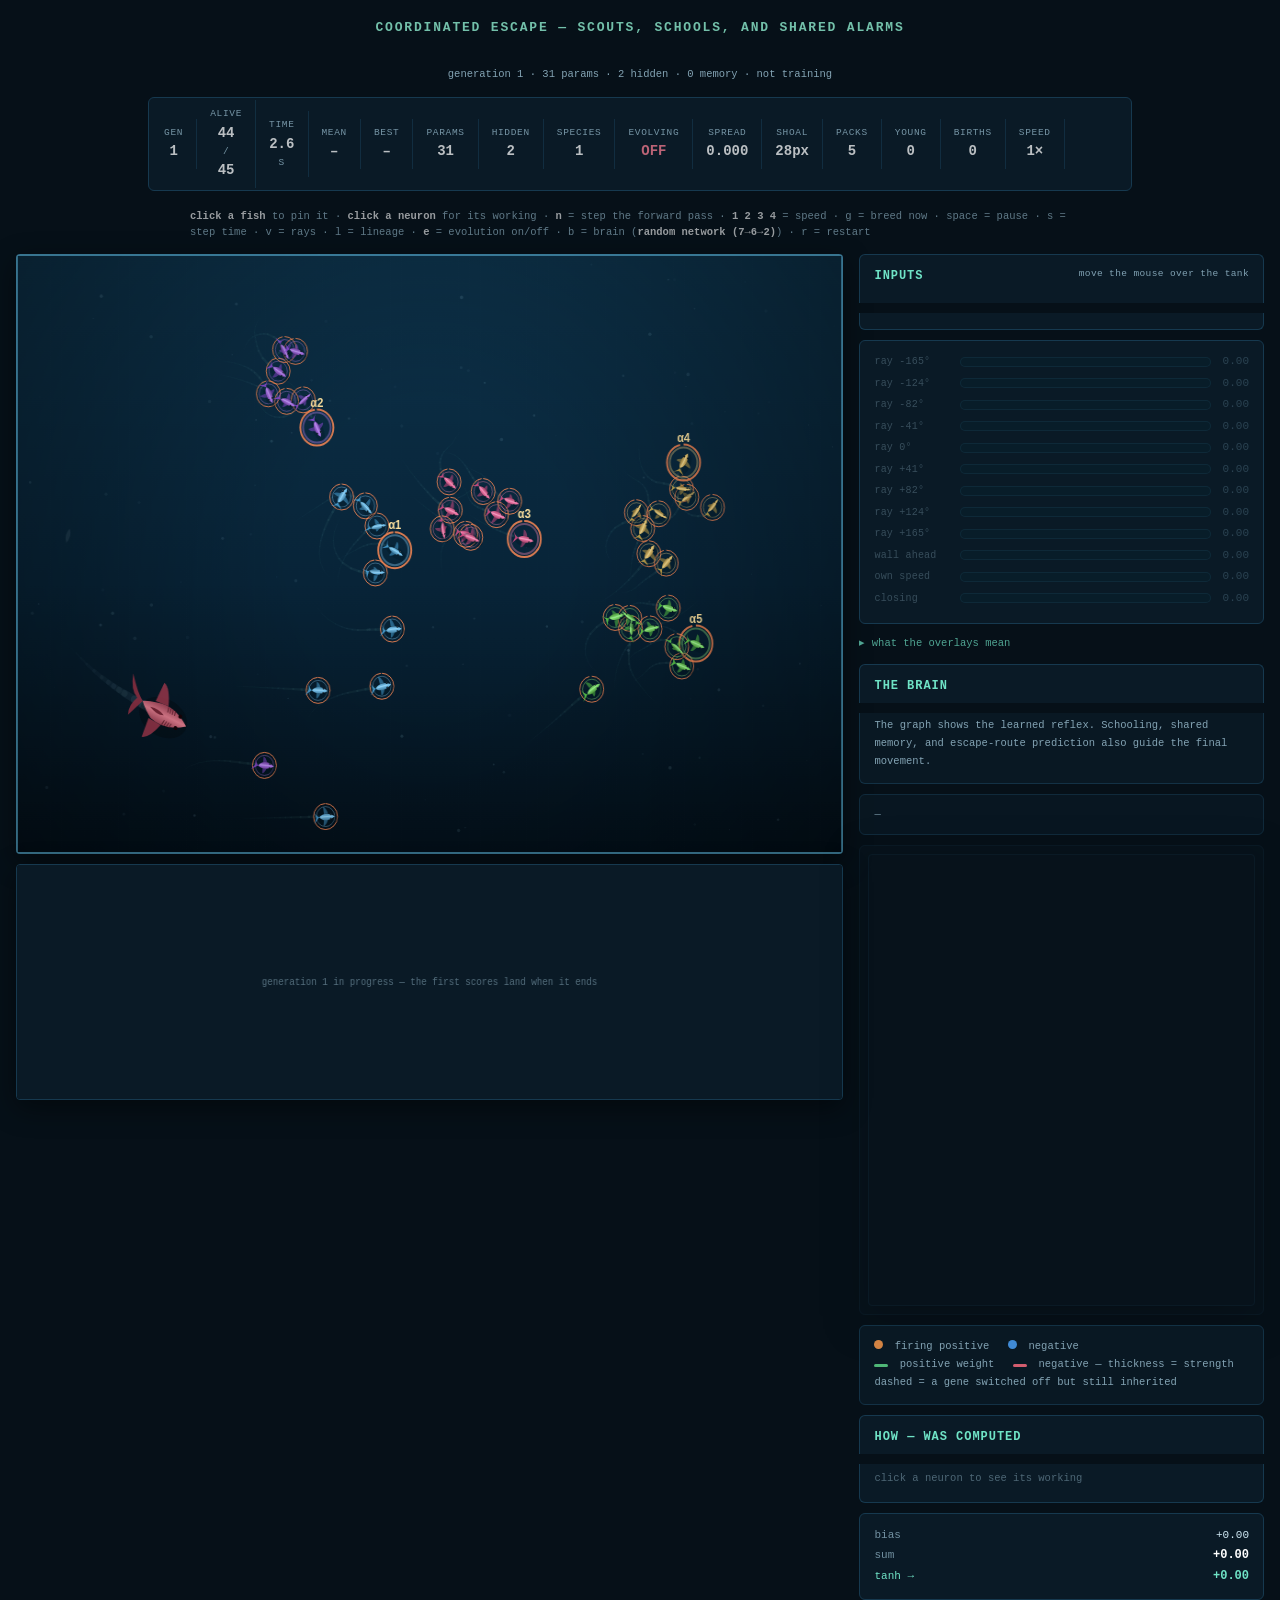
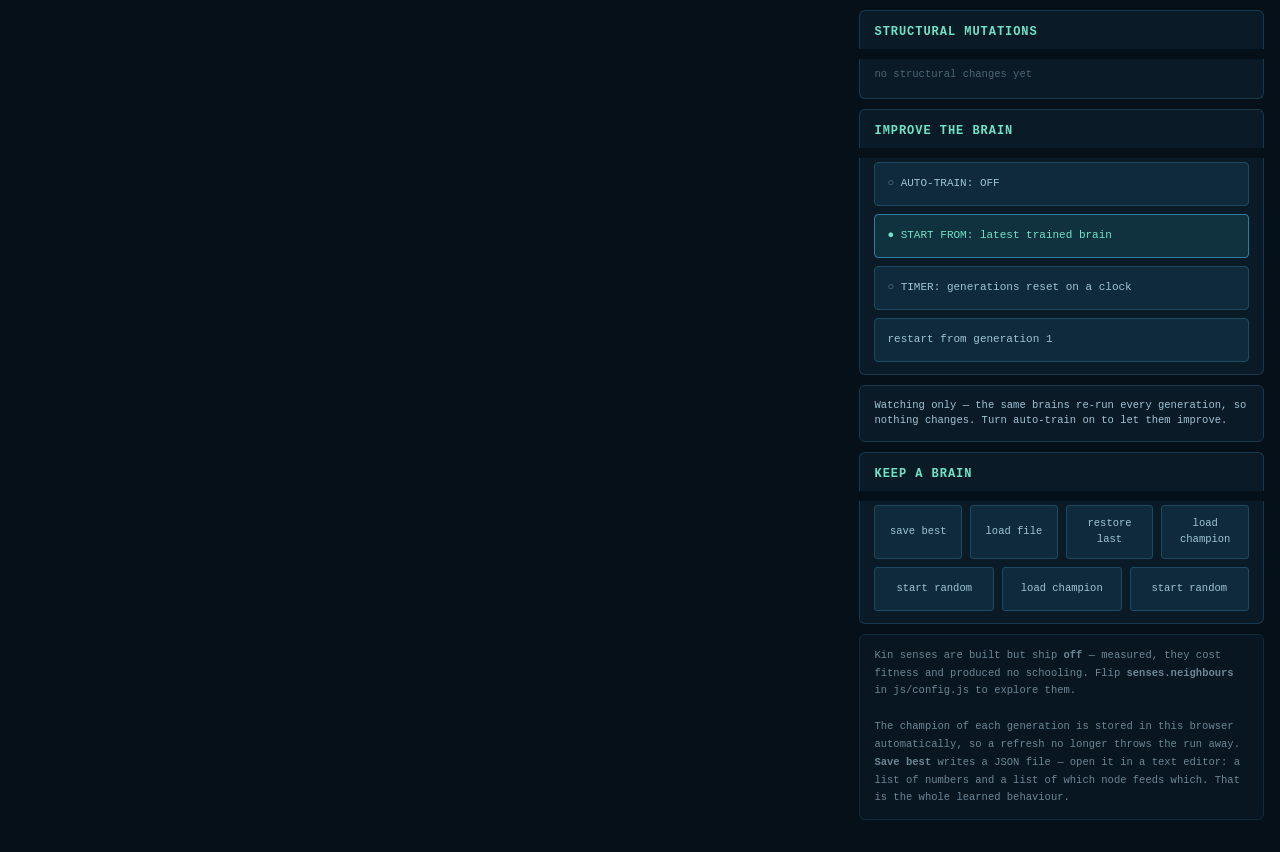
==== index.html @ efd71440 "Neural network from scratch: fish evolving to escape a shark A complete from-scratch neuroevolution " ====
<!DOCTYPE html>
<html lang="en">
<head>
  <meta charset="utf-8">
  <title>Fish, Shark, and a Brain</title>
  <link rel="stylesheet" href="css/style.css">
</head>
<body>

  <h1>Coordinated escape &mdash; scouts, schools, and shared alarms</h1>
  <div id="training-note" class="legend">Loading the saved champion...</div>

  <div id="hud">
    <span>gen <b id="gen">1</b></span>
    <span>alive <b id="alive">0</b>/<b id="total">0</b></span>
    <span>time <b id="time">0.0</b>s</span>
    <span>mean <b id="mean">&ndash;</b></span>
    <span>best <b id="best">&ndash;</b></span>
    <span>params <b id="params">0</b></span>
    <span>hidden <b id="hidden">0</b></span>
    <span>species <b id="species">1</b></span>
    <span>evolving <b id="evolving" class="off">OFF</b></span>
    <span>spread <b id="diversity">&ndash;</b></span>
    <span>shoal <b id="shoal">&ndash;</b></span>
    <span>packs <b id="packs">0</b></span>
    <span>young <b id="young">0</b></span>
    <span>births <b id="births">0</b></span>
    <span>speed <b id="speed">1&times;</b></span>
    <span id="paused">PAUSED</span>
  </div>
  <div class="hudrow sub">
    <span class="hint">
      <b>click a fish</b> to pin it &middot; <b>click a neuron</b> for its working &middot;
      <b>n</b> = step the forward pass &middot; <b>1 2 3 4</b> = speed &middot;
      g = breed now &middot; space = pause &middot; s = step time &middot;
      v = rays &middot; l = lineage &middot; <b>e</b> = evolution on/off &middot; b = brain (<b id="mode">&mdash;</b>) &middot; r = restart
    </span>
  </div>

  <div id="stage">
    <div id="left">
      <canvas id="sea"></canvas>
      <canvas id="chart"></canvas>
    </div>

    <aside id="panel">
      <h2>inputs <span id="focus-note">move the mouse over the tank</span></h2>

      <!-- Live status for the focused fish. Each line hides itself when it has
           nothing to say (see .note:empty in the stylesheet) - otherwise an
           empty element still draws its card border and the panel fills up
           with blank boxes. -->
      <div id="fishstatus">
        <div id="social-note" class="note"></div>
        <div id="perception-note" class="note"></div>
        <div id="plan-note" class="note"></div>
      </div>

      <div id="senses"></div>

      <details class="legend-details">
        <summary>what the overlays mean</summary>
        <p class="legend">
          Gold &alpha; = pack scout &middot; matching rings = pack mates &middot;
          orange rings = threat warning.<br>
          Shaded fan = scanning vision &middot; inner circle = close-range sensing.<br>
          Solid red contact = a sighting &middot; dashed red = a remembered warning.<br>
          Dotted gold line = the focused fish's planned dodge and exit.
        </p>
      </details>

      <h2 class="spaced">the brain</h2>
      <p class="legend">The graph shows the learned reflex. Schooling, shared memory, and escape-route prediction also guide the final movement.</p>
      <div id="brainmeta">&mdash;</div>
      <div id="brainwrap"><canvas id="brain"></canvas></div>
      <p class="legend">
        <span class="sw dot-pos"></span> firing positive &nbsp;
        <span class="sw dot-neg"></span> negative<br>
        <span class="sw line-pos"></span> positive weight &nbsp;
        <span class="sw line-neg"></span> negative &mdash; thickness = strength<br>
        dashed = a gene switched off but still inherited
      </p>

      <h2 class="spaced">how <i id="m-title">turn</i> was computed</h2>
      <div id="math"></div>
      <div class="mtotals">
        <div class="mrow"><span class="mlabel">bias</span><span class="mtot" id="m-bias">+0.00</span></div>
        <div class="mrow strong"><span class="mlabel">sum</span><span class="mtot" id="m-sum">+0.00</span></div>
        <div class="mrow strong out"><span class="mlabel">tanh &rarr;</span><span class="mtot" id="m-out">+0.00</span></div>
      </div>

      <h2 class="spaced">structural mutations</h2>
      <div id="mutlog"></div>

      <h2 class="spaced">improve the brain</h2>
      <div id="evolvebar">
        <button id="btn-evolve" class="toggle">auto-improve: OFF</button>
        <button id="btn-warm" class="toggle on">generation 1: champion</button>
        <button id="btn-life" class="toggle">TIMER: generations reset on a clock</button>
        <button id="btn-restart">restart from generation 1</button>
      </div>
      <div id="evolve-note" class="note"></div>

      <h2 class="spaced">keep a brain</h2>
      <div id="savebar">
        <button id="btn-save">save best</button>
        <button id="btn-load">load file</button>
        <button id="btn-restore">restore last</button>
        <button id="btn-champion">load champion</button>
        <button id="btn-random">start random</button>
        <button id="btn-champion">load champion</button>
        <button id="btn-random">start random</button>
        <input type="file" id="file-load" accept="application/json" hidden>
      </div>
      <div id="savenote"></div>
      <p class="legend dim">
        Kin senses are built but ship <b>off</b> &mdash; measured, they cost
        fitness and produced no schooling. Flip
        <b>senses.neighbours</b> in js/config.js to explore them.<br><br>
        The champion of each generation is stored in this browser automatically,
        so a refresh no longer throws the run away. <b>Save best</b> writes a
        JSON file &mdash; open it in a text editor: a list of numbers and a list
        of which node feeds which. That is the whole learned behaviour.
      </p>
    </aside>
  </div>

  <!--
       LOAD ORDER MATTERS. Plain scripts, not ES modules, because browsers
       block import/export on file:// URLs. Each file defines a global and may
       only use globals defined ABOVE it. genome.js comes after brain.js
       because it borrows blendHue() from it.
  -->
  <script src="js/config.js"></script>
  <script src="js/rng.js"></script>
  <script src="js/vec.js"></script>
  <script src="js/senses.js"></script>
  <script src="js/brain.js"></script>
  <script src="js/genome.js"></script>
  <script src="js/evolution.js"></script>
  <script src="js/fish.js"></script>
  <script src="js/schooling.js"></script>
  <script src="js/shark.js"></script>
  <script src="js/world.js"></script>
  <script src="js/render.js"></script>
  <script src="js/persist.js"></script>
  <script src="js/brainview.js"></script>
  <script src="js/chart.js"></script>
  <!-- Written by train.js. A file:// page cannot fetch() a local JSON file
       (CORS forbids it), but it can load a script - so the trainer writes the
       champion as an assignment to window.CHAMPION. Missing file = no global,
       and the page simply starts from random brains. -->
  <script src="champions/best.js"></script>
  <script src="js/main.js"></script>

</body>
</html>
---- css/style.css ----
* { box-sizing: border-box; }

body {
  margin: 0;
  min-height: 100vh;
  display: flex;
  flex-direction: column;
  align-items: center;
  justify-content: center;
  gap: 14px;
  background: #061018;
  color: #9fc4d6;
  font: 14px/1.5 ui-monospace, Consolas, monospace;
}

h1 {
  margin: 0;
  font-size: 15px;
  font-weight: 600;
  letter-spacing: 0.08em;
  text-transform: uppercase;
  color: #6fe3c6;
}

#hud, .hudrow {
  display: flex;
  gap: 22px;
  align-items: center;
  flex-wrap: wrap;
  justify-content: center;
  width: 900px;
  max-width: 100%;
}

#hud b, .hudrow b { color: #ffffff; font-weight: 600; }

#paused { color: #ffc861; }

.hint { margin-left: auto; opacity: 0.55; }

canvas {
  border-radius: 4px;
  box-shadow: 0 10px 40px rgba(0, 0, 0, 0.6);
  max-width: 100%;
}

/* ---------------------------------------------------------------------------
   Stage 1: the sense readout panel
   --------------------------------------------------------------------------- */

#stage {
  display: flex;
  gap: 16px;
  align-items: flex-start;
}

#panel {
  width: 300px;
  padding: 14px 16px;
  background: #0a1a26;
  border: 1px solid #16394f;
  border-radius: 4px;
}

#panel h2 {
  margin: 0 0 2px;
  font-size: 12px;
  font-weight: 600;
  letter-spacing: 0.08em;
  text-transform: uppercase;
  color: #6fe3c6;
}

#focus-note {
  font-size: 11px;
  opacity: 0.6;
  margin-bottom: 12px;
  min-height: 16px;
}

.sense {
  display: flex;
  align-items: center;
  gap: 8px;
  margin-bottom: 6px;
}

.sense-name {
  width: 74px;
  font-size: 11px;
  opacity: 0.75;
  flex: none;
}

.sense-track {
  flex: 1;
  height: 9px;
  background: #06222f;
  border-radius: 5px;
  overflow: hidden;
}

/* The bar width is set from the live sense value every frame. */
.sense-bar {
  height: 100%;
  width: 0;
  border-radius: 5px;
  transition: width 60ms linear;
}

.is-ray   { background: linear-gradient(90deg, #7a2740, #ff8095); }
.is-wall  { background: linear-gradient(90deg, #7a5a20, #ffc861); }
.is-speed { background: linear-gradient(90deg, #1d6f5e, #6fe3c6); }

.sense-val {
  width: 30px;
  text-align: right;
  font-size: 11px;
  color: #ffffff;
  flex: none;
}

.legend {
  margin: 14px 0 0;
  font-size: 10.5px;
  line-height: 1.7;
  opacity: 0.7;
}

.legend.dim { opacity: 0.45; border-top: 1px solid #16394f; padding-top: 10px; }

/* Small colour swatches in the legend. */
.sw {
  display: inline-block;
  width: 9px;
  height: 9px;
  border-radius: 2px;
  margin-right: 5px;
  vertical-align: baseline;
}

/* ---------------------------------------------------------------------------
   Stage 2: the neuron's arithmetic
   --------------------------------------------------------------------------- */

#hud b.on  { color: #6fe3c6; }
#hud b.off { color: #ff8095; }

h2.spaced {
  margin-top: 18px;
  padding-top: 14px;
  border-top: 1px solid #16394f;
}

#math-mode {
  font-size: 11px;
  opacity: 0.6;
  margin-bottom: 8px;
}

/* Six columns: label, input, x, weight, =, product. Fixed widths so the
   numbers form clean vertical columns like a worked sum on paper. */
.mrow {
  display: grid;
  grid-template-columns: 66px 34px 10px 40px 10px 46px;
  gap: 4px;
  align-items: center;
  font-size: 11px;
  line-height: 1.75;
}

.mlabel { opacity: 0.7; }
.mx     { text-align: right; color: #cfe8f4; }
.msym   { text-align: center; opacity: 0.35; }
.mw     { text-align: right; color: #9fc4d6; }
.mp     { text-align: right; font-weight: 600; }

/* A product earns colour only when it is actually doing something, so the two
   or three senses genuinely steering the fish jump out of the list. */
.mp.zero { color: #3d5a68; }
.mp.pos  { color: #6fe3c6; }
.mp.neg  { color: #ff8095; }

#math.idle { opacity: 0.3; }

.mtotals {
  margin-top: 8px;
  padding-top: 8px;
  border-top: 1px solid #16394f;
}

.mtotals .mrow { grid-template-columns: 66px 1fr; }
.mtot { text-align: right; font-size: 11px; color: #cfe8f4; }
.mrow.strong .mtot { font-weight: 700; color: #ffffff; font-size: 12px; }
.mrow.out .mlabel  { color: #6fe3c6; opacity: 1; }
.mrow.out .mtot    { color: #6fe3c6; }

/* ---------------------------------------------------------------------------
   Stage 3: signed activation bars
   --------------------------------------------------------------------------- */

.sense-track { position: relative; }

/* A faint centre line, so a signed bar visibly grows out from zero. */
.sense-track.signed::before {
  content: '';
  position: absolute;
  left: 50%;
  top: 0;
  bottom: 0;
  width: 1px;
  background: rgba(159, 196, 214, 0.28);
}

.sbar {
  position: absolute;
  top: 0;
  bottom: 0;
  border-radius: 3px;
  transition: width 60ms linear, left 60ms linear;
}

/* The activation colour language, reused by the Stage 6 brain inspector:
   orange means a neuron is firing positive, blue means negative. */
.sbar.pos   { background: #ff9d4d; }
.sbar.neg   { background: #4da6ff; }
.sbar.plain { background: #6fe3c6; }

#netpanel.idle, #math.idle { opacity: 0.3; }

#panel i { color: #6fe3c6; font-style: normal; }

/* ---------------------------------------------------------------------------
   Stage 4: the fitness chart
   --------------------------------------------------------------------------- */

#left {
  display: flex;
  flex-direction: column;
  gap: 10px;
}

#chart {
  border-radius: 4px;
  border: 1px solid #16394f;
  max-width: 100%;
}

.hudrow.sub { margin-top: -8px; }
.hudrow.sub .hint { margin-left: 0; }

/* ---------------------------------------------------------------------------
   Stages 6 & 7: the brain inspector and the mutation log
   --------------------------------------------------------------------------- */

/* Wide enough for the brain diagram, which is the panel's main event. */
#panel { width: 440px; }

#brainmeta {
  font-size: 10.5px;
  opacity: 0.65;
  margin-bottom: 6px;
}

#brainwrap { line-height: 0; }
#brainwrap.idle { opacity: 0.25; }

#brain {
  border: 1px solid #16394f;
  border-radius: 4px;
  cursor: pointer;
  max-width: 100%;
}

.sw.dot-pos  { background: #ff9d4d; border-radius: 50%; }
.sw.dot-neg  { background: #4da6ff; border-radius: 50%; }
.sw.line-pos { background: #60dc8c; height: 3px; width: 14px; border-radius: 2px; }
.sw.line-neg { background: #ff6e82; height: 3px; width: 14px; border-radius: 2px; }

.mnote {
  font-size: 10.5px;
  opacity: 0.45;
  padding: 3px 0;
}

#m-title { color: #6fe3c6; font-style: normal; }

/* --- mutation log --- */
#mutlog {
  max-height: 150px;
  overflow-y: auto;
  font-size: 10.5px;
  line-height: 1.6;
}

.logrow { display: flex; gap: 8px; }
.loggen { color: #4f7c93; width: 28px; flex: none; }
.logtext.add { color: #6fe3c6; }
.logtext.off { color: #ff8095; }

/* ---------------------------------------------------------------------------
   Stage 8: save / load controls
   --------------------------------------------------------------------------- */

#savebar {
  display: flex;
  gap: 6px;
  flex-wrap: wrap;
}

#savebar button {
  flex: 1;
  min-width: 82px;
  padding: 6px 8px;
  font: inherit;
  font-size: 10.5px;
  color: #9fc4d6;
  background: #0f2b3b;
  border: 1px solid #1d4a63;
  border-radius: 3px;
  cursor: pointer;
}

#savebar button:hover {
  background: #14384c;
  color: #6fe3c6;
  border-color: #2f7d9b;
}

#savenote {
  min-height: 15px;
  margin-top: 6px;
  font-size: 10.5px;
  color: #6fe3c6;
}

/* ===========================================================================
   UI refresh
   ===========================================================================
   Goals, in order: make the numbers scannable, give each panel section a
   visible boundary, and stop the page fighting the canvases for attention.
   The sea is the subject; everything else is instrumentation and should read
   as instrumentation.
   =========================================================================== */

body {
  padding: 18px 16px 32px;
  justify-content: flex-start;
}

h1 {
  font-size: 13px;
  letter-spacing: 0.14em;
  color: #7fd4ba;
  opacity: 0.9;
}

/* --- HUD: a row of labelled stat chips, not a run-on sentence ------------- */
#hud {
  gap: 0;
  background: #0a1a26;
  border: 1px solid #16394f;
  border-radius: 6px;
  padding: 2px;
  width: auto;
  max-width: 100%;
}

#hud > span {
  display: flex;
  flex-direction: column;
  align-items: center;
  gap: 1px;
  padding: 7px 13px;
  font-size: 9.5px;
  letter-spacing: 0.07em;
  text-transform: uppercase;
  opacity: 0.55;
  border-right: 1px solid rgba(22, 57, 79, 0.9);
}

#hud > span:last-child { border-right: none; }

/* The value itself carries the weight; the label above it stays recessive. */
#hud b {
  font-size: 14px;
  letter-spacing: 0;
  text-transform: none;
  opacity: 1;
}

#paused {
  color: #ffc861 !important;
  opacity: 1 !important;
  font-weight: 600;
}

.hudrow.sub {
  margin-top: 4px;
  opacity: 0.75;
  font-size: 10.5px;
}

/* --- panel: sections as cards -------------------------------------------- */
#panel {
  padding: 0;
  background: transparent;
  border: none;
  display: flex;
  flex-direction: column;
  gap: 10px;
  max-height: none;
}

#panel > h2,
#panel > div,
#panel > p {
  background: #0a1a26;
  border: 1px solid #16394f;
  border-radius: 6px;
  padding: 12px 14px;
  margin: 0;
}

/* A heading and the block under it are one card, so the border does not cut
   between a title and the thing it titles. */
#panel > h2 {
  border-bottom: none;
  border-bottom-left-radius: 0;
  border-bottom-right-radius: 0;
  padding-bottom: 8px;
  margin-top: 0;
  padding-top: 12px;
}

#panel > h2 + div,
#panel > h2 + p {
  border-top: none;
  border-top-left-radius: 0;
  border-top-right-radius: 0;
  padding-top: 4px;
}

h2.spaced { border-top: 1px solid #16394f !important; }

#brainwrap { padding: 8px !important; line-height: 0; }
#brain { width: 100%; height: auto; display: block; }

canvas { display: block; }
#sea, #chart { box-shadow: 0 8px 28px rgba(0, 0, 0, 0.45); }

/* ---------------------------------------------------------------------------
   Inputs panel
   ---------------------------------------------------------------------------
   The rule that matters: an element with nothing to say must not draw a box.
   These notes are emptied whenever no fish is focused, and with cards on every
   panel child that left a column of blank bordered rectangles.
   --------------------------------------------------------------------------- */

#panel > div:empty,
.note:empty,
.legend:empty { display: none !important; }

#fishstatus {
  display: flex;
  flex-direction: column;
  gap: 6px;
}

#fishstatus:empty { display: none; }

.note {
  font-size: 10.5px;
  line-height: 1.5;
  color: #9fc4d6;
  padding: 6px 8px;
  background: rgba(6, 34, 47, 0.75);
  border-left: 2px solid #2f7d9b;
  border-radius: 3px;
}

#social-note      { border-left-color: #6fe3c6; }
#perception-note  { border-left-color: #62d6ec; }
#plan-note        { border-left-color: #ffc861; }

/* The focus state belongs beside the heading, not in a box of its own. */
#focus-note {
  float: right;
  font-size: 9.5px;
  font-weight: 400;
  letter-spacing: 0.04em;
  text-transform: none;
  color: #9fc4d6;
  opacity: 0.65;
}

/* --- sense rows ----------------------------------------------------------- */
.sense { margin-bottom: 5px; }

.sense-name {
  width: 78px;
  font-size: 10px;
  letter-spacing: 0.02em;
}

.sense-track {
  height: 10px;
  background: #06222f;
  box-shadow: inset 0 0 0 1px rgba(47, 125, 155, 0.35);
}

/* A row at zero recedes; a row carrying signal comes forward. With seven rows
   and usually two of them live, this is what makes the live ones findable. */
.sense.quiet { opacity: 0.4; }
.sense.quiet .sense-val { color: #5b7f92; }

.sense-val { font-variant-numeric: tabular-nums; }

/* --- collapsible legend --------------------------------------------------- */
.legend-details { font-size: 10.5px; }

.legend-details > summary {
  cursor: pointer;
  color: #6fe3c6;
  opacity: 0.7;
  list-style: none;
  padding: 2px 0;
}

.legend-details > summary::-webkit-details-marker { display: none; }
.legend-details > summary::before { content: '\25B8  '; }
.legend-details[open] > summary::before { content: '\25BE  '; }
.legend-details > summary:hover { opacity: 1; }

/* ---------------------------------------------------------------------------
   Auto-improve controls
   --------------------------------------------------------------------------- */

#evolvebar {
  display: flex;
  flex-direction: column;
  gap: 6px;
}

#evolvebar button {
  padding: 8px 10px;
  font: inherit;
  font-size: 11px;
  text-align: left;
  color: #9fc4d6;
  background: #0f2b3b;
  border: 1px solid #1d4a63;
  border-radius: 4px;
  cursor: pointer;
  transition: background 120ms, border-color 120ms, color 120ms;
}

#evolvebar button:hover { background: #14384c; border-color: #2f7d9b; }

/* A toggle that is ON says so with colour AND a marker, so the state is not
   carried by colour alone. */
#evolvebar button.toggle::before { content: '\25CB  '; opacity: 0.6; }
#evolvebar button.toggle.on::before { content: '\25CF  '; opacity: 1; }

#evolvebar button.toggle.on {
  color: #6fe3c6;
  border-color: #2f7d9b;
  background: #10323f;
}

#btn-restart { color: #ffc861; }

#evolve-note {
  border-left-color: #9085e9;
  margin-top: 8px;
}

/* ===========================================================================
   Accessibility and interaction pass
   ===========================================================================
   Audited against the ui-ux-pro-max guidelines installed in .claude/skills.
   Four of its rules were being broken here:

     #9  Reduced Motion       - constant animation with no way to opt out
     #13 Transform Performance - bars animated `width`, which relayouts
     #22 Touch Target Size     - buttons were ~30px tall
     #23 Touch Spacing         - 6px gaps between adjacent targets
   =========================================================================== */

/* --- #22 / #23: targets you can actually hit --------------------------------- */
#savebar button,
#evolvebar button {
  min-height: 44px;
  padding: 10px 12px;
}

#savebar,
#evolvebar { gap: 8px; }

/* --- #13: animate transform, not width --------------------------------------
   A width transition forces layout on every frame for every bar. Scaling a
   fixed-width element is composited instead, which matters here because there
   are twelve of these updating sixty times a second. */
.sense-bar,
.sbar {
  transform-origin: left center;
  transition: transform 90ms cubic-bezier(0.2, 0, 0, 1), left 90ms linear;
  will-change: transform;
}

/* --- #9: respect prefers-reduced-motion -------------------------------------
   This page animates a great deal - swimming fish, travelling signal pulses,
   breathing neuron halos, drifting plankton. For a reader who has asked their
   system for less motion, that is not a feature.

   The CSS below stills the interface chrome. The canvas animations are handled
   in main.js, which reads the same media query and holds the simulation at a
   fixed frame instead. */
@media (prefers-reduced-motion: reduce) {
  *,
  *::before,
  *::after {
    animation-duration: 0.001ms !important;
    animation-iteration-count: 1 !important;
    transition-duration: 0.001ms !important;
  }
}

/* --- text contrast ----------------------------------------------------------
   Several labels sat at 0.45-0.55 opacity over a dark surface, which lands
   under the 4.5:1 body-text ratio. Raised to the point where they still read as
   secondary without dropping below it. */
#hud > span { opacity: 0.72; }
.legend { opacity: 0.82; }
.legend.dim { opacity: 0.66; }
#focus-note { opacity: 0.8; }
.hint { opacity: 0.78; }
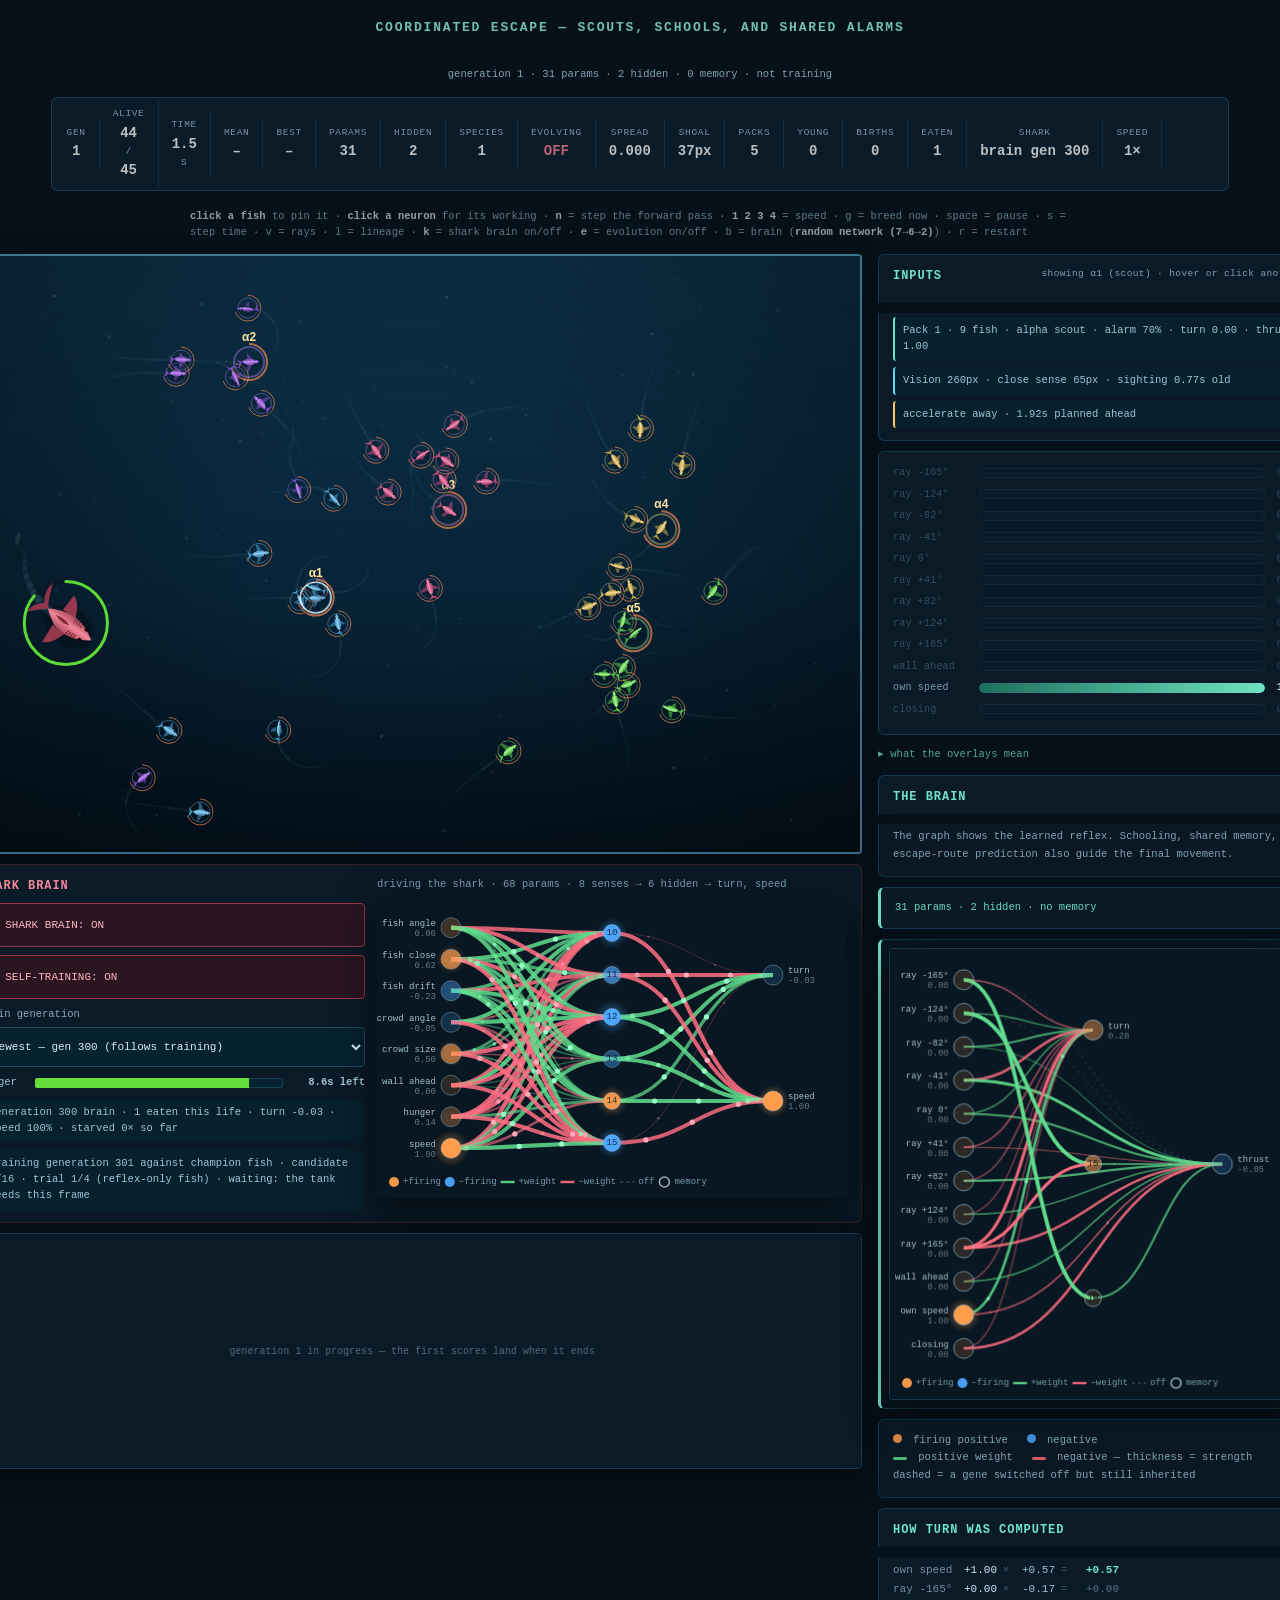
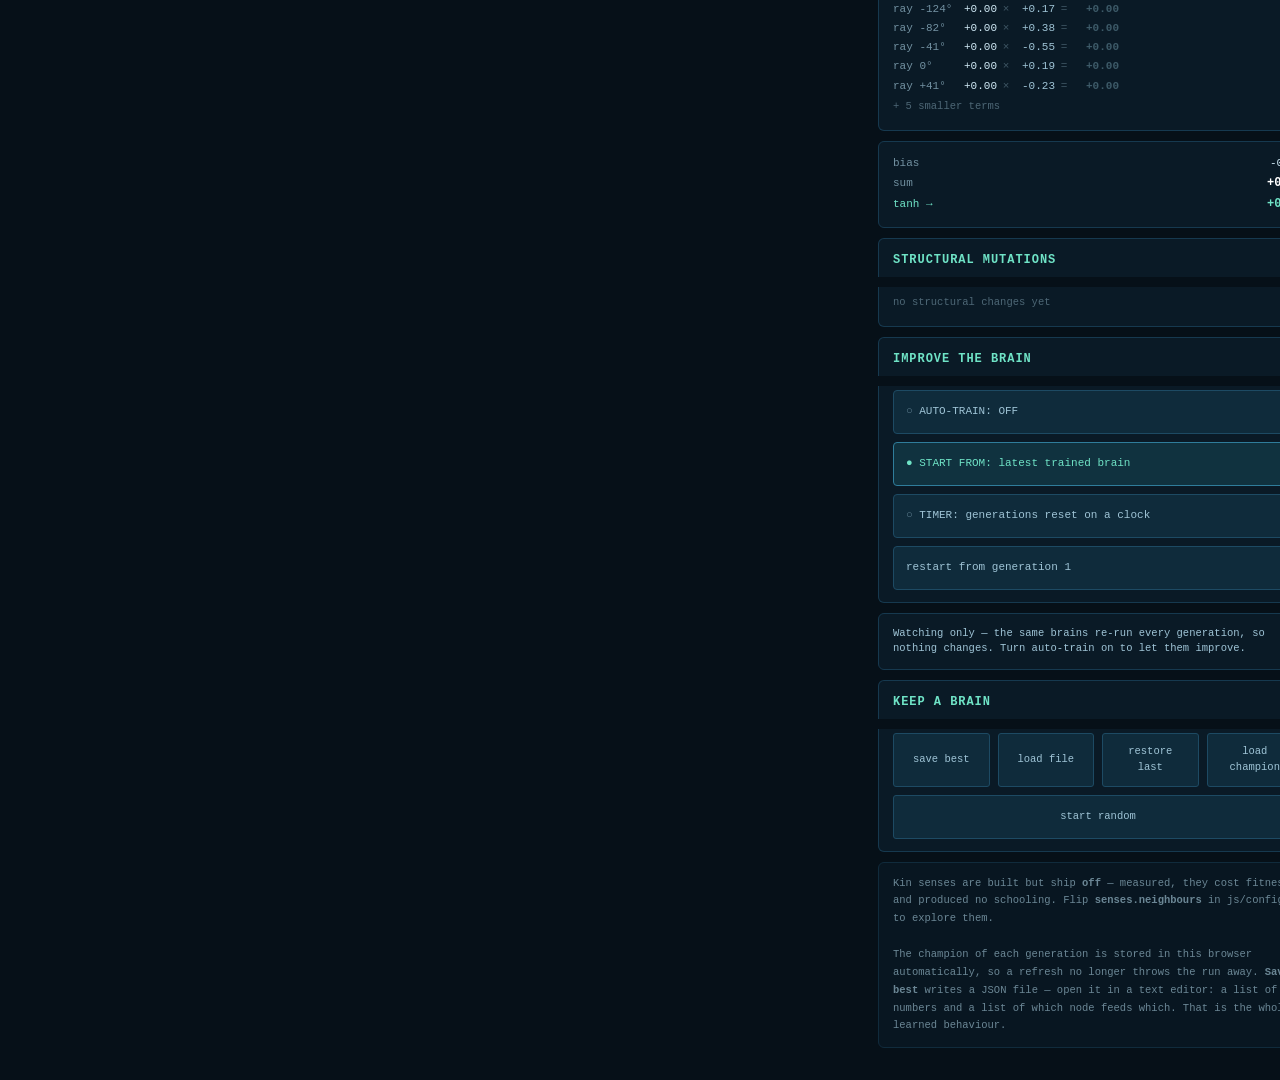
==== commit 9ce5bcb7: "shark brain implemented" ====
--- a/index.html
+++ b/index.html
@@ -25,6 +25,8 @@
     <span>packs <b id="packs">0</b></span>
     <span>young <b id="young">0</b></span>
     <span>births <b id="births">0</b></span>
+    <span>eaten <b id="eaten">0</b></span>
+    <span>shark <b id="shark-hud">brainless</b></span>
     <span>speed <b id="speed">1&times;</b></span>
     <span id="paused">PAUSED</span>
   </div>
@@ -33,13 +35,37 @@
       <b>click a fish</b> to pin it &middot; <b>click a neuron</b> for its working &middot;
       <b>n</b> = step the forward pass &middot; <b>1 2 3 4</b> = speed &middot;
       g = breed now &middot; space = pause &middot; s = step time &middot;
-      v = rays &middot; l = lineage &middot; <b>e</b> = evolution on/off &middot; b = brain (<b id="mode">&mdash;</b>) &middot; r = restart
+      v = rays &middot; l = lineage &middot; <b>k</b> = shark brain on/off &middot; <b>e</b> = evolution on/off &middot; b = brain (<b id="mode">&mdash;</b>) &middot; r = restart
     </span>
   </div>
 
   <div id="stage">
     <div id="left">
       <canvas id="sea"></canvas>
+
+      <!-- The shark's optional brain. Right under the tank, because it is
+           steering the thing you are watching. -->
+      <section id="sharkpanel">
+        <div id="sharkcontrols">
+          <h2>shark brain</h2>
+          <button id="btn-shark-brain" class="toggle">SHARK BRAIN: OFF</button>
+          <button id="btn-shark-train" class="toggle on">SELF-TRAINING: ON</button>
+          <label class="sharkgen" for="shark-gen">brain generation</label>
+          <select id="shark-gen"></select>
+          <div class="hunger" title="Survival instinct: 10s without a meal and the shark dies">
+            <span>hunger</span>
+            <div class="hunger-track"><div id="hunger-bar"></div></div>
+            <b id="hunger-val">&ndash;</b>
+          </div>
+          <div id="shark-status" class="note"></div>
+          <div id="shark-train-note" class="note"></div>
+        </div>
+        <div id="sharkbrainwrap">
+          <div id="sharkmeta">&mdash;</div>
+          <canvas id="sharkbrain"></canvas>
+        </div>
+      </section>
+
       <canvas id="chart"></canvas>
     </div>
 
@@ -108,8 +134,6 @@
         <button id="btn-restore">restore last</button>
         <button id="btn-champion">load champion</button>
         <button id="btn-random">start random</button>
-        <button id="btn-champion">load champion</button>
-        <button id="btn-random">start random</button>
         <input type="file" id="file-load" accept="application/json" hidden>
       </div>
       <div id="savenote"></div>
@@ -140,8 +164,10 @@
   <script src="js/evolution.js"></script>
   <script src="js/fish.js"></script>
   <script src="js/schooling.js"></script>
+  <script src="js/sharkbrain.js"></script>
   <script src="js/shark.js"></script>
   <script src="js/world.js"></script>
+  <script src="js/sharktrainer.js"></script>
   <script src="js/render.js"></script>
   <script src="js/persist.js"></script>
   <script src="js/brainview.js"></script>
@@ -151,6 +177,8 @@
        champion as an assignment to window.CHAMPION. Missing file = no global,
        and the page simply starts from random brains. -->
   <script src="champions/best.js"></script>
+  <!-- Written by train-shark.js: one shark brain per trained generation. -->
+  <script src="champions/shark-best.js"></script>
   <script src="js/main.js"></script>
 
 </body>
--- a/css/style.css
+++ b/css/style.css
@@ -635,3 +635,126 @@
 .legend.dim { opacity: 0.66; }
 #focus-note { opacity: 0.8; }
 .hint { opacity: 0.78; }
+
+/* ===========================================================================
+   Shark brain panel - under the tank
+   =========================================================================== */
+#sharkpanel {
+  display: grid;
+  grid-template-columns: minmax(0, 1fr) 470px;
+  gap: 12px;
+  width: 900px;
+  max-width: 100%;
+  box-sizing: border-box;
+  padding: 12px 14px;
+  background: #0a1a26;
+  border: 1px solid #3a1f2b;
+  border-left: 3px solid #f2879a;
+  border-radius: 6px;
+}
+
+#sharkcontrols {
+  display: flex;
+  flex-direction: column;
+  gap: 8px;
+  min-width: 0;
+}
+
+#sharkcontrols h2 {
+  margin: 0;
+  font-size: 12px;
+  font-weight: 600;
+  letter-spacing: 0.08em;
+  text-transform: uppercase;
+  color: #f2879a;
+}
+
+#sharkcontrols button {
+  min-height: 44px;
+  padding: 10px 12px;
+  font: inherit;
+  font-size: 11px;
+  text-align: left;
+  color: #9fc4d6;
+  background: #0f2b3b;
+  border: 1px solid #1d4a63;
+  border-radius: 4px;
+  cursor: pointer;
+  transition: background 120ms, border-color 120ms, color 120ms;
+}
+#sharkcontrols button:hover { background: #14384c; border-color: #2f7d9b; }
+#sharkcontrols button.toggle::before { content: '\25CB  '; opacity: 0.6; }
+#sharkcontrols button.toggle.on::before { content: '\25CF  '; opacity: 1; }
+#sharkcontrols button.toggle.on { color: #ffb4c0; border-color: #9e364c; background: #2a1520; }
+#sharkcontrols button:disabled { opacity: 0.45; cursor: not-allowed; }
+
+.sharkgen { font-size: 10.5px; color: #9fc4d6; opacity: 0.85; margin-bottom: -4px; }
+
+#shark-gen {
+  min-height: 40px;
+  padding: 6px 8px;
+  font: inherit;
+  font-size: 11px;
+  color: #d8ecf5;
+  background: #06222f;
+  border: 1px solid #1d4a63;
+  border-radius: 4px;
+}
+#shark-gen:disabled { opacity: 0.45; }
+
+.hunger {
+  display: grid;
+  grid-template-columns: 48px 1fr auto;
+  align-items: center;
+  gap: 8px;
+  font-size: 10.5px;
+  color: #9fc4d6;
+}
+.hunger b { font-variant-numeric: tabular-nums; font-weight: 600; min-width: 74px; text-align: right; }
+.hunger-track {
+  height: 10px;
+  background: #06222f;
+  border-radius: 2px;
+  overflow: hidden;
+  box-shadow: inset 0 0 0 1px rgba(47, 125, 155, 0.35);
+}
+#hunger-bar {
+  height: 100%;
+  width: 100%;
+  background: #62d68c;
+  transform-origin: left center;
+  transform: scaleX(0);
+  transition: transform 90ms linear;
+}
+
+#shark-status     { border-left-color: #f2879a; }
+#shark-train-note { border-left-color: #9085e9; }
+
+#sharkbrainwrap { line-height: 0; min-width: 0; }
+#sharkmeta { line-height: 1.4; font-size: 10.5px; opacity: 0.75; margin-bottom: 6px; }
+#sharkbrain { width: 100%; height: auto; display: block; border-radius: 4px; }
+#sharkbrainwrap.idle #sharkbrain { opacity: 0.35; }
+
+@media (max-width: 960px) {
+  #sharkpanel { grid-template-columns: 1fr; }
+}
+
+/* The fish's brain gets the same treatment as the shark's: an accent card that
+   reads as "this is the live network", in the prey colour instead of the
+   predator's. */
+#brainwrap {
+  border-left: 3px solid #6fe3c6 !important;
+  background: #081722 !important;
+}
+#brainmeta {
+  color: #6fe3c6;
+  opacity: 0.95 !important;
+  border-left: 3px solid #6fe3c6 !important;
+}
+#brainwrap.idle #brain { opacity: 0.35; }
+
+/* The alive count flashes on every change: red for a loss, green for a birth. */
+@keyframes count-down { from { color: #ff6f86; text-shadow: 0 0 10px rgba(255, 111, 134, 0.8); } }
+@keyframes count-up   { from { color: #6fe39a; text-shadow: 0 0 10px rgba(111, 227, 154, 0.8); } }
+#alive.count-down { animation: count-down 900ms ease-out; }
+#alive.count-up   { animation: count-up 900ms ease-out; }
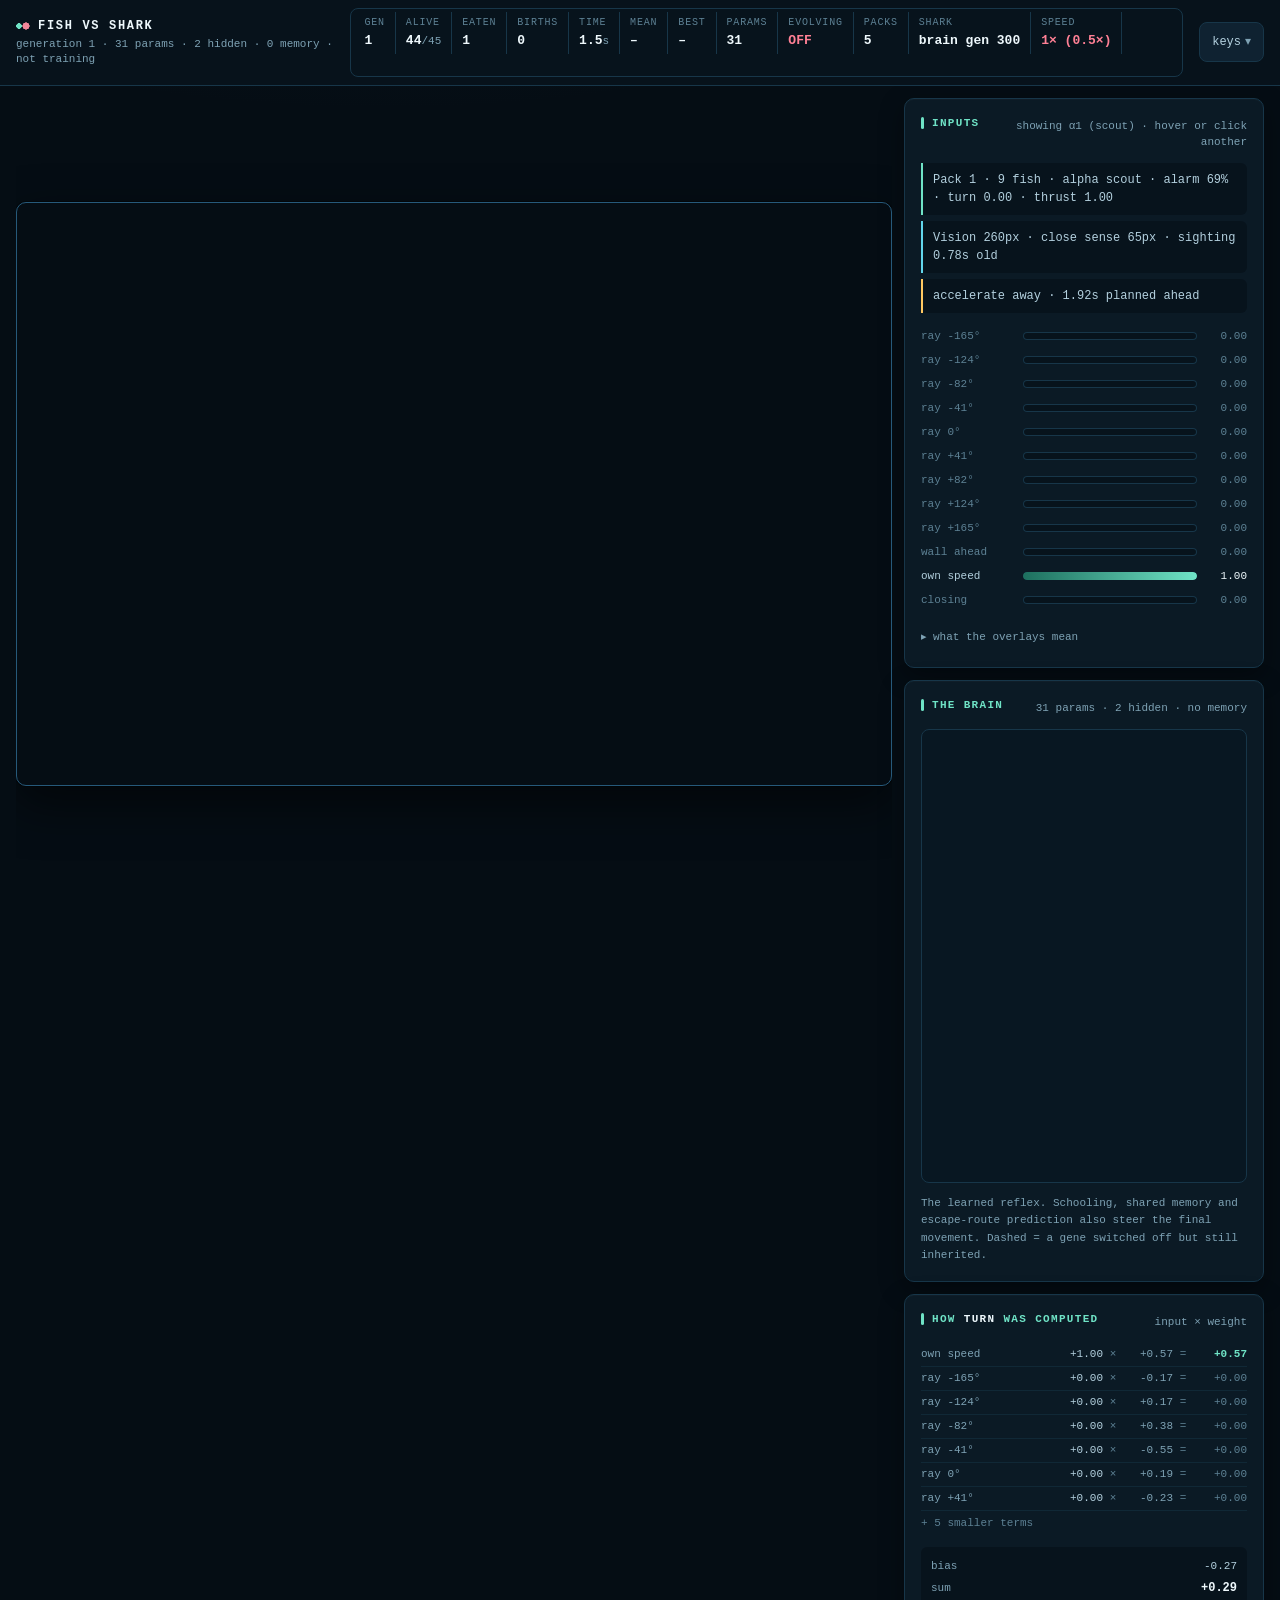
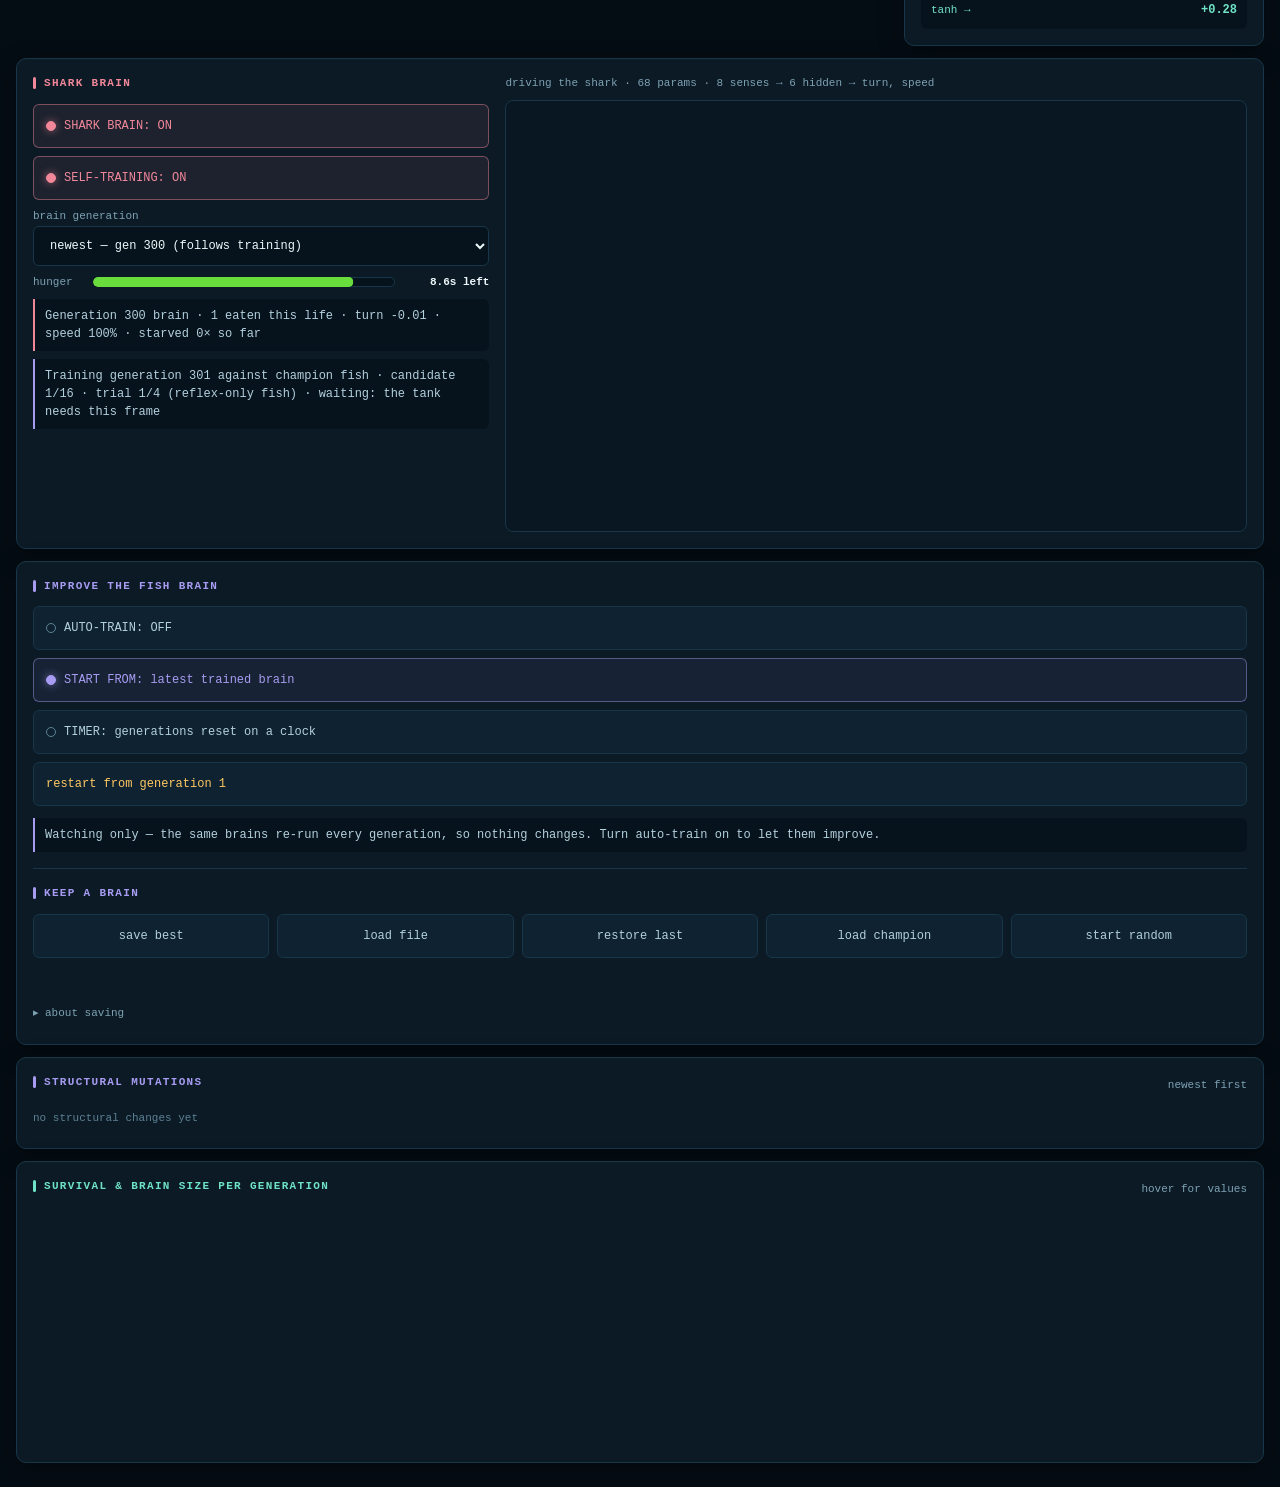
==== commit 08c5c7cb: "ui improvement" ====
--- a/index.html
+++ b/index.html
@@ -2,123 +2,161 @@
 <html lang="en">
 <head>
   <meta charset="utf-8">
-  <title>Fish, Shark, and a Brain</title>
+  <meta name="viewport" content="width=device-width, initial-scale=1">
+  <meta name="color-scheme" content="dark">
+  <title>Fish vs Shark — neural networks from scratch</title>
   <link rel="stylesheet" href="css/style.css">
 </head>
 <body>
 
-  <h1>Coordinated escape &mdash; scouts, schools, and shared alarms</h1>
-  <div id="training-note" class="legend">Loading the saved champion...</div>
-
-  <div id="hud">
-    <span>gen <b id="gen">1</b></span>
-    <span>alive <b id="alive">0</b>/<b id="total">0</b></span>
-    <span>time <b id="time">0.0</b>s</span>
-    <span>mean <b id="mean">&ndash;</b></span>
-    <span>best <b id="best">&ndash;</b></span>
-    <span>params <b id="params">0</b></span>
-    <span>hidden <b id="hidden">0</b></span>
-    <span>species <b id="species">1</b></span>
-    <span>evolving <b id="evolving" class="off">OFF</b></span>
-    <span>spread <b id="diversity">&ndash;</b></span>
-    <span>shoal <b id="shoal">&ndash;</b></span>
-    <span>packs <b id="packs">0</b></span>
-    <span>young <b id="young">0</b></span>
-    <span>births <b id="births">0</b></span>
-    <span>eaten <b id="eaten">0</b></span>
-    <span>shark <b id="shark-hud">brainless</b></span>
-    <span>speed <b id="speed">1&times;</b></span>
-    <span id="paused">PAUSED</span>
-  </div>
-  <div class="hudrow sub">
-    <span class="hint">
-      <b>click a fish</b> to pin it &middot; <b>click a neuron</b> for its working &middot;
-      <b>n</b> = step the forward pass &middot; <b>1 2 3 4</b> = speed &middot;
-      g = breed now &middot; space = pause &middot; s = step time &middot;
-      v = rays &middot; l = lineage &middot; <b>k</b> = shark brain on/off &middot; <b>e</b> = evolution on/off &middot; b = brain (<b id="mode">&mdash;</b>) &middot; r = restart
-    </span>
-  </div>
-
-  <div id="stage">
-    <div id="left">
-      <canvas id="sea"></canvas>
-
-      <!-- The shark's optional brain. Right under the tank, because it is
-           steering the thing you are watching. -->
-      <section id="sharkpanel">
-        <div id="sharkcontrols">
-          <h2>shark brain</h2>
-          <button id="btn-shark-brain" class="toggle">SHARK BRAIN: OFF</button>
-          <button id="btn-shark-train" class="toggle on">SELF-TRAINING: ON</button>
-          <label class="sharkgen" for="shark-gen">brain generation</label>
-          <select id="shark-gen"></select>
-          <div class="hunger" title="Survival instinct: 10s without a meal and the shark dies">
-            <span>hunger</span>
-            <div class="hunger-track"><div id="hunger-bar"></div></div>
-            <b id="hunger-val">&ndash;</b>
-          </div>
-          <div id="shark-status" class="note"></div>
-          <div id="shark-train-note" class="note"></div>
+  <!-- ======================================================================
+       TOP BAR - title, live status line and every headline number.
+       ====================================================================== -->
+  <header id="topbar">
+    <div class="brand">
+      <h1><span class="brand-mark" aria-hidden="true"></span>Fish vs shark</h1>
+      <p id="training-note">Loading the saved champion...</p>
+    </div>
+
+    <div id="hud" role="status" aria-label="Simulation status">
+      <span>gen <b id="gen">1</b></span>
+      <span>alive <b><i id="alive">0</i><small>/<i id="total">0</i></small></b></span>
+      <span>eaten <b id="eaten">0</b></span>
+      <span>births <b id="births">0</b></span>
+      <span class="minor">young <b id="young">0</b></span>
+      <span>time <b><i id="time">0.0</i><small>s</small></b></span>
+      <span>mean <b id="mean">&ndash;</b></span>
+      <span>best <b id="best">&ndash;</b></span>
+      <span>params <b id="params">0</b></span>
+      <span class="minor">hidden <b id="hidden">0</b></span>
+      <span class="minor">species <b id="species">1</b></span>
+      <span>evolving <b id="evolving" class="off">OFF</b></span>
+      <span class="minor">spread <b id="diversity">&ndash;</b></span>
+      <span class="minor">shoal <b id="shoal">&ndash;</b></span>
+      <span>packs <b id="packs">0</b></span>
+      <span>shark <b id="shark-hud">brainless</b></span>
+      <span>speed <b id="speed">1&times;</b></span>
+      <span id="paused">paused</span>
+    </div>
+
+    <details id="keys">
+      <summary>keys</summary>
+      <div class="hint">
+        <dl>
+          <dt>click fish</dt><dd>pin it</dd>
+          <dt>click neuron</dt><dd>show its working</dd>
+          <dt>space</dt><dd>pause</dd>
+          <dt>s</dt><dd>step one tick</dd>
+          <dt>1 2 3 4</dt><dd>speed 1&times; 5&times; 20&times; 100&times;</dd>
+          <dt>n</dt><dd>step the forward pass</dd>
+          <dt>k</dt><dd>shark brain on / off</dd>
+          <dt>e</dt><dd>evolution on / off</dd>
+          <dt>g</dt><dd>breed now</dd>
+          <dt>v</dt><dd>all rays</dd>
+          <dt>l</dt><dd>lineage colours</dd>
+          <dt>b</dt><dd>brain: <b id="mode">&mdash;</b></dd>
+          <dt>r</dt><dd>restart</dd>
+        </dl>
+      </div>
+    </details>
+  </header>
+
+  <!-- ======================================================================
+       FIRST SCREEN - the tank, as large as the window allows, beside the
+       fish inspector. The simulation is still 900x600 inside; only the
+       picture is scaled (see fitAllCanvases in main.js).
+       ====================================================================== -->
+  <main id="stage">
+    <section id="tankcol" aria-label="The tank">
+      <div id="tankwrap"><canvas id="sea"></canvas></div>
+    </section>
+
+    <aside id="panel" aria-label="Fish inspector">
+
+      <section class="card" aria-labelledby="h-inputs">
+        <header class="card-head">
+          <h2 id="h-inputs">Inputs</h2>
+          <span id="focus-note" class="card-sub">move the mouse over the tank</span>
+        </header>
+        <!-- Each status line hides itself when it has nothing to say. -->
+        <div id="fishstatus">
+          <div id="social-note" class="note"></div>
+          <div id="perception-note" class="note"></div>
+          <div id="plan-note" class="note"></div>
         </div>
-        <div id="sharkbrainwrap">
-          <div id="sharkmeta">&mdash;</div>
-          <canvas id="sharkbrain"></canvas>
+        <div id="senses"></div>
+        <details class="legend-details">
+          <summary>what the overlays mean</summary>
+          <p class="legend">
+            Gold &alpha; = pack scout &middot; matching rings = pack mates &middot;
+            orange rings = threat warning. Shaded fan = scanning vision &middot;
+            inner circle = close-range sensing. Solid red contact = a sighting
+            &middot; dashed red = a remembered warning. Dotted gold line = the
+            focused fish's planned dodge and exit.
+          </p>
+        </details>
+      </section>
+
+      <section class="card" aria-labelledby="h-brain">
+        <header class="card-head">
+          <h2 id="h-brain">The brain</h2>
+          <span id="brainmeta" class="card-sub">&mdash;</span>
+        </header>
+        <div id="brainwrap" class="canvas-well"><canvas id="brain"></canvas></div>
+        <p class="legend">
+          The learned reflex. Schooling, shared memory and escape-route
+          prediction also steer the final movement. Dashed = a gene switched off
+          but still inherited.
+        </p>
+      </section>
+
+      <section class="card" aria-labelledby="h-math">
+        <header class="card-head">
+          <h2 id="h-math">How <i id="m-title">turn</i> was computed</h2>
+          <span class="card-sub">input &times; weight</span>
+        </header>
+        <div id="math"></div>
+        <div class="mtotals">
+          <div class="mrow"><span class="mlabel">bias</span><span class="mtot" id="m-bias">+0.00</span></div>
+          <div class="mrow strong"><span class="mlabel">sum</span><span class="mtot" id="m-sum">+0.00</span></div>
+          <div class="mrow strong out"><span class="mlabel">tanh &rarr;</span><span class="mtot" id="m-out">+0.00</span></div>
         </div>
       </section>
 
-      <canvas id="chart"></canvas>
-    </div>
-
-    <aside id="panel">
-      <h2>inputs <span id="focus-note">move the mouse over the tank</span></h2>
-
-      <!-- Live status for the focused fish. Each line hides itself when it has
-           nothing to say (see .note:empty in the stylesheet) - otherwise an
-           empty element still draws its card border and the panel fills up
-           with blank boxes. -->
-      <div id="fishstatus">
-        <div id="social-note" class="note"></div>
-        <div id="perception-note" class="note"></div>
-        <div id="plan-note" class="note"></div>
-      </div>
-
-      <div id="senses"></div>
-
-      <details class="legend-details">
-        <summary>what the overlays mean</summary>
-        <p class="legend">
-          Gold &alpha; = pack scout &middot; matching rings = pack mates &middot;
-          orange rings = threat warning.<br>
-          Shaded fan = scanning vision &middot; inner circle = close-range sensing.<br>
-          Solid red contact = a sighting &middot; dashed red = a remembered warning.<br>
-          Dotted gold line = the focused fish's planned dodge and exit.
-        </p>
-      </details>
-
-      <h2 class="spaced">the brain</h2>
-      <p class="legend">The graph shows the learned reflex. Schooling, shared memory, and escape-route prediction also guide the final movement.</p>
-      <div id="brainmeta">&mdash;</div>
-      <div id="brainwrap"><canvas id="brain"></canvas></div>
-      <p class="legend">
-        <span class="sw dot-pos"></span> firing positive &nbsp;
-        <span class="sw dot-neg"></span> negative<br>
-        <span class="sw line-pos"></span> positive weight &nbsp;
-        <span class="sw line-neg"></span> negative &mdash; thickness = strength<br>
-        dashed = a gene switched off but still inherited
-      </p>
-
-      <h2 class="spaced">how <i id="m-title">turn</i> was computed</h2>
-      <div id="math"></div>
-      <div class="mtotals">
-        <div class="mrow"><span class="mlabel">bias</span><span class="mtot" id="m-bias">+0.00</span></div>
-        <div class="mrow strong"><span class="mlabel">sum</span><span class="mtot" id="m-sum">+0.00</span></div>
-        <div class="mrow strong out"><span class="mlabel">tanh &rarr;</span><span class="mtot" id="m-out">+0.00</span></div>
-      </div>
-
-      <h2 class="spaced">structural mutations</h2>
-      <div id="mutlog"></div>
-
-      <h2 class="spaced">improve the brain</h2>
+    </aside>
+  </main>
+
+  <!-- ======================================================================
+       BELOW THE TANK - the shark's brain, the training controls, the chart.
+       ====================================================================== -->
+  <section id="lower">
+    <section id="sharkpanel" class="card predator" aria-labelledby="h-shark">
+      <div id="sharkcontrols">
+        <header class="card-head">
+          <h2 id="h-shark">Shark brain</h2>
+        </header>
+        <button id="btn-shark-brain" class="toggle">SHARK BRAIN: OFF</button>
+        <button id="btn-shark-train" class="toggle on">SELF-TRAINING: ON</button>
+        <label class="field-label" for="shark-gen">brain generation</label>
+        <select id="shark-gen"></select>
+        <div class="hunger" title="Survival instinct: 10s without a meal and the shark dies">
+          <span>hunger</span>
+          <div class="hunger-track"><div id="hunger-bar"></div></div>
+          <b id="hunger-val">&ndash;</b>
+        </div>
+        <div id="shark-status" class="note"></div>
+        <div id="shark-train-note" class="note"></div>
+      </div>
+      <div id="sharkbrainwrap">
+        <p id="sharkmeta" class="card-sub">&mdash;</p>
+        <div class="canvas-well"><canvas id="sharkbrain"></canvas></div>
+      </div>
+    </section>
+
+    <aside id="controls" class="card training" aria-labelledby="h-train">
+      <header class="card-head">
+        <h2 id="h-train">Improve the fish brain</h2>
+      </header>
       <div id="evolvebar">
         <button id="btn-evolve" class="toggle">auto-improve: OFF</button>
         <button id="btn-warm" class="toggle on">generation 1: champion</button>
@@ -127,7 +165,9 @@
       </div>
       <div id="evolve-note" class="note"></div>
 
-      <h2 class="spaced">keep a brain</h2>
+      <header class="card-head divided">
+        <h2>Keep a brain</h2>
+      </header>
       <div id="savebar">
         <button id="btn-save">save best</button>
         <button id="btn-load">load file</button>
@@ -136,18 +176,36 @@
         <button id="btn-random">start random</button>
         <input type="file" id="file-load" accept="application/json" hidden>
       </div>
-      <div id="savenote"></div>
-      <p class="legend dim">
-        Kin senses are built but ship <b>off</b> &mdash; measured, they cost
-        fitness and produced no schooling. Flip
-        <b>senses.neighbours</b> in js/config.js to explore them.<br><br>
-        The champion of each generation is stored in this browser automatically,
-        so a refresh no longer throws the run away. <b>Save best</b> writes a
-        JSON file &mdash; open it in a text editor: a list of numbers and a list
-        of which node feeds which. That is the whole learned behaviour.
-      </p>
+      <div id="savenote" role="status"></div>
+      <details class="legend-details">
+        <summary>about saving</summary>
+        <p class="legend">
+          The champion of each generation is stored in this browser automatically,
+          so a refresh does not throw the run away. <b>Save best</b> writes a JSON
+          file: a list of numbers and a list of which node feeds which. That is
+          the whole learned behaviour. Kin senses are built but ship <b>off</b>
+          &mdash; measured, they cost fitness and produced no schooling. Flip
+          <b>senses.neighbours</b> in js/config.js to explore them.
+        </p>
+      </details>
     </aside>
-  </div>
+
+    <section id="mutcard" class="card training" aria-labelledby="h-mut">
+      <header class="card-head">
+        <h2 id="h-mut">Structural mutations</h2>
+        <span class="card-sub">newest first</span>
+      </header>
+      <div id="mutlog"></div>
+    </section>
+
+    <section id="chartcard" class="card" aria-labelledby="h-chart">
+      <header class="card-head">
+        <h2 id="h-chart">Survival &amp; brain size per generation</h2>
+        <span class="card-sub">hover for values</span>
+      </header>
+      <canvas id="chart"></canvas>
+    </section>
+  </section>
 
   <!--
        LOAD ORDER MATTERS. Plain scripts, not ES modules, because browsers
--- a/css/style.css
+++ b/css/style.css
@@ -1,760 +1,664 @@
-* { box-sizing: border-box; }
+/* =============================================================================
+   style.css - one design system for the whole page.
+   =============================================================================
+   Rewritten from scratch after the layered stylesheet (each stage added its
+   own overrides on top of the last) turned the inspector into a stack of
+   boxes-inside-boxes: a heading in one card, its body in another, the brain
+   canvas framed twice.
+
+   Direction, from the ui-ux-pro-max data: "Data-Dense Dashboard" with a
+   "Real-Time Monitoring" layer, dark mode. What that means here:
+     - ONE card component: a header (title + muted note) and a body. Nothing
+       else draws a border.
+     - Tokens for every colour, space and radius. No raw hex below :root.
+     - A 4px spacing scale (4 8 12 16 24), a small type scale (11 12 13 15),
+       tabular figures for anything that updates live.
+     - Text contrast >= 4.5:1 on its surface - muted text is a colour, never
+       an opacity (opacity quietly drops contrast below the line).
+     - Hit targets >= 44px, visible keyboard focus, reduced motion honoured.
+     - Colour always backed by text or position: prey = teal, predator = rose,
+       training = violet, warning = amber, and every one also has a label.
+
+   The tank is the subject. The first screen is the tank at the largest 3:2
+   size that fits, beside the inspector; the rest is instrumentation below.
+   ============================================================================= */
+
+/* ---- tokens --------------------------------------------------------------- */
+:root {
+  color-scheme: dark;
+
+  --bg:            #050d14;
+  --surface:       #0b1a25;   /* cards */
+  --surface-2:     #0f2231;   /* controls, raised */
+  --inset:         #07131c;   /* wells, tracks, notes */
+  --border:        #173649;
+  --border-strong: #26597a;
+
+  --text:          #b3d0de;   /* 10.6:1 on surface */
+  --text-muted:    #7ea2b4;   /*  6.1:1 on surface */
+  --text-faint:    #5d8194;   /*  4.5:1 on surface - labels only */
+  --text-strong:   #eef8fc;
+
+  --prey:          #6fe3c6;
+  --prey-deep:     #1d6f5e;
+  --predator:      #f2879a;
+  --predator-deep: #7a2740;
+  --training:      #a79cf2;
+  --info:          #62d6ec;
+  --warn:          #ffc861;
+  --danger:        #ff8095;
+  --pos:           #ff9d4d;   /* neuron firing positive (matches the canvas) */
+  --neg:           #4da6ff;   /* neuron firing negative */
+
+  --s1: 4px;  --s2: 8px;  --s3: 12px;  --s4: 16px;  --s5: 24px;
+  --r-sm: 6px;  --r-md: 8px;  --r-lg: 10px;
+
+  --fs-xs: 11px;  --fs-sm: 12px;  --fs-md: 13px;  --fs-lg: 15px;
+  --font: ui-monospace, "Cascadia Mono", Consolas, "SFMono-Regular", Menlo, monospace;
+
+  --panel-w:  clamp(360px, 25vw, 480px);   /* inspector; the tank takes the rest */
+  --header-h: 60px;                        /* measured and overwritten by main.js */
+  --gutter:   var(--s4);
+  --z-header: 20;
+  --z-popover: 40;
+
+  --shadow-card: 0 1px 0 rgba(255, 255, 255, 0.02) inset, 0 8px 24px rgba(0, 0, 0, 0.35);
+}
+
+/* ---- base ----------------------------------------------------------------- */
+*, *::before, *::after { box-sizing: border-box; }
+
+html {
+  scroll-behavior: smooth;
+  scroll-padding-top: calc(var(--header-h) + var(--s2));
+}
 
 body {
   margin: 0;
-  min-height: 100vh;
+  min-height: 100dvh;
+  overflow-x: hidden;
+  background:
+    radial-gradient(1200px 600px at 30% -10%, rgba(38, 89, 122, 0.18), transparent 70%),
+    var(--bg);
+  color: var(--text);
+  font: var(--fs-md)/1.5 var(--font);
+  -webkit-font-smoothing: antialiased;
+}
+
+h1, h2, p { margin: 0; }
+b { color: var(--text-strong); font-weight: 600; }
+i { font-style: normal; }
+canvas { display: block; }
+::selection { background: rgba(111, 227, 198, 0.3); }
+
+:focus-visible {
+  outline: 2px solid var(--prey);
+  outline-offset: 2px;
+  border-radius: var(--r-sm);
+}
+
+* { scrollbar-width: thin; scrollbar-color: var(--border-strong) transparent; }
+
+/* ---- top bar -------------------------------------------------------------- */
+#topbar {
+  position: sticky;
+  top: 0;
+  z-index: var(--z-header);
+  display: flex;
+  align-items: center;
+  gap: var(--s4);
+  padding: var(--s2) var(--gutter);
+  background: #07121b;          /* solid: a blur over a live canvas costs frames */
+  border-bottom: 1px solid var(--border);
+}
+
+.brand { flex: 0 1 320px; min-width: 200px; }
+
+.brand h1 {
+  display: flex;
+  align-items: center;
+  gap: var(--s2);
+  font-size: var(--fs-sm);
+  font-weight: 700;
+  letter-spacing: 0.14em;
+  text-transform: uppercase;
+  color: var(--text-strong);
+}
+
+/* Two dots: prey and predator, the whole project in one mark. */
+.brand-mark {
+  width: 14px;
+  height: 8px;
+  flex: none;
+  background:
+    radial-gradient(circle at 3px 4px, var(--prey) 2.6px, transparent 3px),
+    radial-gradient(circle at 10px 4px, var(--predator) 3.4px, transparent 3.8px);
+}
+
+#training-note {
+  margin-top: 2px;
+  font-size: var(--fs-xs);
+  line-height: 1.4;
+  color: var(--text-muted);
+  display: -webkit-box;
+  -webkit-line-clamp: 2;
+  -webkit-box-orient: vertical;
+  overflow: hidden;
+}
+
+/* The stats strip: labelled numbers, one row, wrapping rather than scrolling. */
+#hud {
+  flex: 1 1 auto;
+  display: flex;
+  flex-wrap: wrap;
+  align-items: stretch;
+  min-width: 0;
+  padding: 3px;
+  background: var(--inset);
+  border: 1px solid var(--border);
+  border-radius: var(--r-md);
+}
+
+#hud > span {
   display: flex;
   flex-direction: column;
-  align-items: center;
   justify-content: center;
-  gap: 14px;
-  background: #061018;
-  color: #9fc4d6;
-  font: 14px/1.5 ui-monospace, Consolas, monospace;
-}
-
-h1 {
-  margin: 0;
-  font-size: 15px;
-  font-weight: 600;
+  gap: 1px;
+  padding: 3px 10px;
+  font-size: 10px;
   letter-spacing: 0.08em;
   text-transform: uppercase;
-  color: #6fe3c6;
-}
-
-#hud, .hudrow {
-  display: flex;
-  gap: 22px;
-  align-items: center;
-  flex-wrap: wrap;
-  justify-content: center;
-  width: 900px;
-  max-width: 100%;
-}
-
-#hud b, .hudrow b { color: #ffffff; font-weight: 600; }
-
-#paused { color: #ffc861; }
-
-.hint { margin-left: auto; opacity: 0.55; }
-
-canvas {
-  border-radius: 4px;
-  box-shadow: 0 10px 40px rgba(0, 0, 0, 0.6);
-  max-width: 100%;
-}
-
-/* ---------------------------------------------------------------------------
-   Stage 1: the sense readout panel
-   --------------------------------------------------------------------------- */
-
-#stage {
-  display: flex;
-  gap: 16px;
-  align-items: flex-start;
-}
-
-#panel {
-  width: 300px;
-  padding: 14px 16px;
-  background: #0a1a26;
-  border: 1px solid #16394f;
-  border-radius: 4px;
-}
-
-#panel h2 {
-  margin: 0 0 2px;
-  font-size: 12px;
-  font-weight: 600;
-  letter-spacing: 0.08em;
-  text-transform: uppercase;
-  color: #6fe3c6;
-}
-
-#focus-note {
-  font-size: 11px;
-  opacity: 0.6;
-  margin-bottom: 12px;
-  min-height: 16px;
-}
-
-.sense {
-  display: flex;
-  align-items: center;
-  gap: 8px;
-  margin-bottom: 6px;
-}
-
-.sense-name {
-  width: 74px;
-  font-size: 11px;
-  opacity: 0.75;
-  flex: none;
-}
-
-.sense-track {
-  flex: 1;
-  height: 9px;
-  background: #06222f;
-  border-radius: 5px;
-  overflow: hidden;
-}
-
-/* The bar width is set from the live sense value every frame. */
-.sense-bar {
-  height: 100%;
-  width: 0;
-  border-radius: 5px;
-  transition: width 60ms linear;
-}
-
-.is-ray   { background: linear-gradient(90deg, #7a2740, #ff8095); }
-.is-wall  { background: linear-gradient(90deg, #7a5a20, #ffc861); }
-.is-speed { background: linear-gradient(90deg, #1d6f5e, #6fe3c6); }
-
-.sense-val {
-  width: 30px;
-  text-align: right;
-  font-size: 11px;
-  color: #ffffff;
-  flex: none;
-}
-
-.legend {
-  margin: 14px 0 0;
-  font-size: 10.5px;
-  line-height: 1.7;
-  opacity: 0.7;
-}
-
-.legend.dim { opacity: 0.45; border-top: 1px solid #16394f; padding-top: 10px; }
-
-/* Small colour swatches in the legend. */
-.sw {
-  display: inline-block;
-  width: 9px;
-  height: 9px;
-  border-radius: 2px;
-  margin-right: 5px;
-  vertical-align: baseline;
-}
-
-/* ---------------------------------------------------------------------------
-   Stage 2: the neuron's arithmetic
-   --------------------------------------------------------------------------- */
-
-#hud b.on  { color: #6fe3c6; }
-#hud b.off { color: #ff8095; }
-
-h2.spaced {
-  margin-top: 18px;
-  padding-top: 14px;
-  border-top: 1px solid #16394f;
-}
-
-#math-mode {
-  font-size: 11px;
-  opacity: 0.6;
-  margin-bottom: 8px;
-}
-
-/* Six columns: label, input, x, weight, =, product. Fixed widths so the
-   numbers form clean vertical columns like a worked sum on paper. */
-.mrow {
-  display: grid;
-  grid-template-columns: 66px 34px 10px 40px 10px 46px;
-  gap: 4px;
-  align-items: center;
-  font-size: 11px;
-  line-height: 1.75;
-}
-
-.mlabel { opacity: 0.7; }
-.mx     { text-align: right; color: #cfe8f4; }
-.msym   { text-align: center; opacity: 0.35; }
-.mw     { text-align: right; color: #9fc4d6; }
-.mp     { text-align: right; font-weight: 600; }
-
-/* A product earns colour only when it is actually doing something, so the two
-   or three senses genuinely steering the fish jump out of the list. */
-.mp.zero { color: #3d5a68; }
-.mp.pos  { color: #6fe3c6; }
-.mp.neg  { color: #ff8095; }
-
-#math.idle { opacity: 0.3; }
-
-.mtotals {
-  margin-top: 8px;
-  padding-top: 8px;
-  border-top: 1px solid #16394f;
-}
-
-.mtotals .mrow { grid-template-columns: 66px 1fr; }
-.mtot { text-align: right; font-size: 11px; color: #cfe8f4; }
-.mrow.strong .mtot { font-weight: 700; color: #ffffff; font-size: 12px; }
-.mrow.out .mlabel  { color: #6fe3c6; opacity: 1; }
-.mrow.out .mtot    { color: #6fe3c6; }
-
-/* ---------------------------------------------------------------------------
-   Stage 3: signed activation bars
-   --------------------------------------------------------------------------- */
-
-.sense-track { position: relative; }
-
-/* A faint centre line, so a signed bar visibly grows out from zero. */
-.sense-track.signed::before {
-  content: '';
-  position: absolute;
-  left: 50%;
-  top: 0;
-  bottom: 0;
-  width: 1px;
-  background: rgba(159, 196, 214, 0.28);
-}
-
-.sbar {
-  position: absolute;
-  top: 0;
-  bottom: 0;
-  border-radius: 3px;
-  transition: width 60ms linear, left 60ms linear;
-}
-
-/* The activation colour language, reused by the Stage 6 brain inspector:
-   orange means a neuron is firing positive, blue means negative. */
-.sbar.pos   { background: #ff9d4d; }
-.sbar.neg   { background: #4da6ff; }
-.sbar.plain { background: #6fe3c6; }
-
-#netpanel.idle, #math.idle { opacity: 0.3; }
-
-#panel i { color: #6fe3c6; font-style: normal; }
-
-/* ---------------------------------------------------------------------------
-   Stage 4: the fitness chart
-   --------------------------------------------------------------------------- */
-
-#left {
-  display: flex;
-  flex-direction: column;
-  gap: 10px;
-}
-
-#chart {
-  border-radius: 4px;
-  border: 1px solid #16394f;
-  max-width: 100%;
-}
-
-.hudrow.sub { margin-top: -8px; }
-.hudrow.sub .hint { margin-left: 0; }
-
-/* ---------------------------------------------------------------------------
-   Stages 6 & 7: the brain inspector and the mutation log
-   --------------------------------------------------------------------------- */
-
-/* Wide enough for the brain diagram, which is the panel's main event. */
-#panel { width: 440px; }
-
-#brainmeta {
-  font-size: 10.5px;
-  opacity: 0.65;
-  margin-bottom: 6px;
-}
-
-#brainwrap { line-height: 0; }
-#brainwrap.idle { opacity: 0.25; }
-
-#brain {
-  border: 1px solid #16394f;
-  border-radius: 4px;
-  cursor: pointer;
-  max-width: 100%;
-}
-
-.sw.dot-pos  { background: #ff9d4d; border-radius: 50%; }
-.sw.dot-neg  { background: #4da6ff; border-radius: 50%; }
-.sw.line-pos { background: #60dc8c; height: 3px; width: 14px; border-radius: 2px; }
-.sw.line-neg { background: #ff6e82; height: 3px; width: 14px; border-radius: 2px; }
-
-.mnote {
-  font-size: 10.5px;
-  opacity: 0.45;
-  padding: 3px 0;
-}
-
-#m-title { color: #6fe3c6; font-style: normal; }
-
-/* --- mutation log --- */
-#mutlog {
-  max-height: 150px;
-  overflow-y: auto;
-  font-size: 10.5px;
-  line-height: 1.6;
-}
-
-.logrow { display: flex; gap: 8px; }
-.loggen { color: #4f7c93; width: 28px; flex: none; }
-.logtext.add { color: #6fe3c6; }
-.logtext.off { color: #ff8095; }
-
-/* ---------------------------------------------------------------------------
-   Stage 8: save / load controls
-   --------------------------------------------------------------------------- */
-
-#savebar {
-  display: flex;
-  gap: 6px;
-  flex-wrap: wrap;
-}
-
-#savebar button {
-  flex: 1;
-  min-width: 82px;
-  padding: 6px 8px;
-  font: inherit;
-  font-size: 10.5px;
-  color: #9fc4d6;
-  background: #0f2b3b;
-  border: 1px solid #1d4a63;
-  border-radius: 3px;
-  cursor: pointer;
-}
-
-#savebar button:hover {
-  background: #14384c;
-  color: #6fe3c6;
-  border-color: #2f7d9b;
-}
-
-#savenote {
-  min-height: 15px;
-  margin-top: 6px;
-  font-size: 10.5px;
-  color: #6fe3c6;
-}
-
-/* ===========================================================================
-   UI refresh
-   ===========================================================================
-   Goals, in order: make the numbers scannable, give each panel section a
-   visible boundary, and stop the page fighting the canvases for attention.
-   The sea is the subject; everything else is instrumentation and should read
-   as instrumentation.
-   =========================================================================== */
-
-body {
-  padding: 18px 16px 32px;
-  justify-content: flex-start;
-}
-
-h1 {
-  font-size: 13px;
-  letter-spacing: 0.14em;
-  color: #7fd4ba;
-  opacity: 0.9;
-}
-
-/* --- HUD: a row of labelled stat chips, not a run-on sentence ------------- */
-#hud {
-  gap: 0;
-  background: #0a1a26;
-  border: 1px solid #16394f;
-  border-radius: 6px;
-  padding: 2px;
-  width: auto;
-  max-width: 100%;
-}
-
-#hud > span {
-  display: flex;
-  flex-direction: column;
-  align-items: center;
-  gap: 1px;
-  padding: 7px 13px;
-  font-size: 9.5px;
-  letter-spacing: 0.07em;
-  text-transform: uppercase;
-  opacity: 0.55;
-  border-right: 1px solid rgba(22, 57, 79, 0.9);
-}
-
-#hud > span:last-child { border-right: none; }
-
-/* The value itself carries the weight; the label above it stays recessive. */
+  color: var(--text-faint);
+  white-space: nowrap;
+  border-right: 1px solid var(--border);
+}
+#hud > span:last-of-type { border-right: none; }
+
 #hud b {
-  font-size: 14px;
+  font-size: var(--fs-md);
   letter-spacing: 0;
   text-transform: none;
-  opacity: 1;
-}
+  font-variant-numeric: tabular-nums;   /* numbers must not jiggle as they change */
+}
+#hud small { font-size: var(--fs-xs); color: var(--text-muted); font-weight: 400; }
+#hud b.on  { color: var(--prey); }
+#hud b.off { color: var(--danger); }
 
 #paused {
-  color: #ffc861 !important;
-  opacity: 1 !important;
-  font-weight: 600;
-}
-
-.hudrow.sub {
-  margin-top: 4px;
-  opacity: 0.75;
-  font-size: 10.5px;
-}
-
-/* --- panel: sections as cards -------------------------------------------- */
+  align-self: center;
+  margin-left: var(--s1);
+  padding: 2px var(--s2) !important;
+  color: var(--bg) !important;
+  background: var(--warn);
+  border-radius: 4px;
+  font-weight: 700;
+  border-right: none !important;
+}
+
+/* The alive count flashes on every change: red for a loss, green for a birth. */
+@keyframes count-down { from { color: var(--danger); text-shadow: 0 0 10px rgba(255, 128, 149, 0.8); } }
+@keyframes count-up   { from { color: #6fe39a;       text-shadow: 0 0 10px rgba(111, 227, 154, 0.8); } }
+#alive.count-down { animation: count-down 900ms ease-out; }
+#alive.count-up   { animation: count-up 900ms ease-out; }
+
+/* Keyboard shortcuts: a disclosure that opens as a popover, never pushing
+   the tank down. */
+#keys { position: relative; flex: none; }
+
+#keys > summary {
+  list-style: none;
+  display: flex;
+  align-items: center;
+  gap: var(--s1);
+  min-height: 40px;
+  padding: 0 var(--s3);
+  cursor: pointer;
+  font-size: var(--fs-sm);
+  color: var(--text);
+  background: var(--surface-2);
+  border: 1px solid var(--border);
+  border-radius: var(--r-md);
+  transition: border-color 150ms, color 150ms;
+}
+#keys > summary::-webkit-details-marker { display: none; }
+#keys > summary::after { content: '\25BE'; color: var(--text-muted); }
+#keys > summary:hover,
+#keys[open] > summary { color: var(--prey); border-color: var(--border-strong); }
+
+#keys .hint {
+  position: absolute;
+  right: 0;
+  top: calc(100% + var(--s2));
+  z-index: var(--z-popover);
+  width: 340px;
+  padding: var(--s3) var(--s4);
+  background: var(--surface-2);
+  border: 1px solid var(--border-strong);
+  border-radius: var(--r-md);
+  box-shadow: 0 16px 40px rgba(0, 0, 0, 0.6);
+}
+
+#keys dl {
+  display: grid;
+  grid-template-columns: auto 1fr;
+  gap: 6px var(--s3);
+  margin: 0;
+  font-size: var(--fs-sm);
+}
+#keys dt {
+  justify-self: start;
+  padding: 0 6px;
+  color: var(--text-strong);
+  background: var(--inset);
+  border: 1px solid var(--border);
+  border-radius: 4px;
+  white-space: nowrap;
+}
+#keys dd { margin: 0; color: var(--text-muted); }
+
+/* ---- first screen: tank + inspector --------------------------------------- */
+/* ONE scroll for the whole page. An earlier version gave the inspector its own
+   scrollbar beside the page's - two scroll regions side by side, which
+   ui-ux-pro-max lists as an anti-pattern (scroll-behavior: avoid nested scroll
+   regions). Now the inspector is as tall as its content and the page scrolls;
+   the tank is sticky, so it stays in view the whole time you read the
+   inspector, and lets go when the lower section arrives. */
+#stage {
+  display: grid;
+  grid-template-columns: minmax(0, 1fr) var(--panel-w);
+  align-items: start;
+  gap: var(--s3);
+  padding: var(--s3) var(--gutter);
+}
+
+#tankcol {
+  position: sticky;
+  top: calc(var(--header-h) + var(--s3));
+  display: flex;
+  min-width: 0;
+  height: calc(100dvh - var(--header-h) - 2 * var(--s3));
+  min-height: 420px;
+}
+
+/* Its size comes from the grid, never from the canvas inside it, so the canvas
+   can be fitted to it without a resize feedback loop. */
+#tankwrap {
+  flex: 1;
+  min-width: 0;
+  min-height: 0;
+  display: flex;
+  align-items: center;
+  justify-content: center;
+  overflow: hidden;
+}
+
+#sea {
+  border: 1px solid var(--border-strong);
+  border-radius: var(--r-lg);
+  box-shadow: 0 0 0 1px rgba(0, 0, 0, 0.4), 0 18px 48px rgba(0, 0, 0, 0.55);
+  cursor: crosshair;
+}
+
 #panel {
-  padding: 0;
-  background: transparent;
-  border: none;
   display: flex;
   flex-direction: column;
+  gap: var(--s3);
+  min-width: 0;
+}
+
+/* ---- the card component --------------------------------------------------- */
+.card {
+  display: flex;
+  flex-direction: column;
+  gap: var(--s3);
+  padding: var(--s4);
+  background: var(--surface);
+  border: 1px solid var(--border);
+  border-radius: var(--r-lg);
+  box-shadow: var(--shadow-card);
+}
+
+.card-head {
+  display: flex;
+  align-items: baseline;
+  justify-content: space-between;
+  gap: var(--s3);
+  min-width: 0;
+}
+
+.card-head h2 {
+  display: flex;
+  align-items: center;
+  gap: var(--s2);
+  font-size: var(--fs-xs);
+  font-weight: 700;
+  letter-spacing: 0.12em;
+  text-transform: uppercase;
+  color: var(--prey);
+  white-space: nowrap;
+}
+/* A small accent tick before every section title. */
+.card-head h2::before {
+  content: '';
+  width: 3px;
+  height: 12px;
+  border-radius: 2px;
+  background: currentColor;
+}
+
+.card-head.divided {
+  margin-top: var(--s1);
+  padding-top: var(--s4);
+  border-top: 1px solid var(--border);
+}
+
+.card-sub {
+  font-size: var(--fs-xs);
+  color: var(--text-muted);
+  text-align: right;
+  overflow-wrap: anywhere;
+}
+
+#m-title { color: var(--text-strong); }
+
+.card.predator .card-head h2 { color: var(--predator); }
+.card.training .card-head h2 { color: var(--training); }
+
+/* ---- status notes --------------------------------------------------------- */
+#fishstatus { display: flex; flex-direction: column; gap: 6px; }
+#fishstatus:not(:has(.note:not(:empty))) { display: none; }
+
+.note {
+  padding: var(--s2) 10px;
+  font-size: var(--fs-sm);
+  line-height: 1.5;
+  color: var(--text);
+  background: var(--inset);
+  border-left: 2px solid var(--border-strong);
+  border-radius: 0 var(--r-sm) var(--r-sm) 0;
+}
+.note:empty, .legend:empty { display: none; }
+
+#social-note      { border-left-color: var(--prey); }
+#perception-note  { border-left-color: var(--info); }
+#plan-note        { border-left-color: var(--warn); }
+#shark-status     { border-left-color: var(--predator); }
+#shark-train-note,
+#evolve-note      { border-left-color: var(--training); }
+
+.legend { font-size: var(--fs-xs); line-height: 1.6; color: var(--text-muted); }
+
+.legend-details { font-size: var(--fs-xs); }
+.legend-details > summary {
+  list-style: none;
+  display: inline-flex;
+  align-items: center;
+  gap: 6px;
+  min-height: 28px;
+  cursor: pointer;
+  color: var(--text-muted);
+  transition: color 150ms;
+}
+.legend-details > summary::-webkit-details-marker { display: none; }
+.legend-details > summary::before {
+  content: '\25B8';
+  transition: transform 150ms;
+}
+.legend-details[open] > summary::before { transform: rotate(90deg); }
+.legend-details > summary:hover { color: var(--prey); }
+.legend-details > .legend { margin-top: var(--s1); }
+
+/* ---- sense rows ------------------------------------------------------------ */
+#senses { display: flex; flex-direction: column; gap: 2px; }
+
+.sense {
+  display: grid;
+  grid-template-columns: 92px minmax(0, 1fr) 40px;
+  align-items: center;
   gap: 10px;
-  max-height: none;
-}
-
-#panel > h2,
-#panel > div,
-#panel > p {
-  background: #0a1a26;
-  border: 1px solid #16394f;
-  border-radius: 6px;
-  padding: 12px 14px;
-  margin: 0;
-}
-
-/* A heading and the block under it are one card, so the border does not cut
-   between a title and the thing it titles. */
-#panel > h2 {
-  border-bottom: none;
-  border-bottom-left-radius: 0;
-  border-bottom-right-radius: 0;
-  padding-bottom: 8px;
-  margin-top: 0;
-  padding-top: 12px;
-}
-
-#panel > h2 + div,
-#panel > h2 + p {
-  border-top: none;
-  border-top-left-radius: 0;
-  border-top-right-radius: 0;
-  padding-top: 4px;
-}
-
-h2.spaced { border-top: 1px solid #16394f !important; }
-
-#brainwrap { padding: 8px !important; line-height: 0; }
-#brain { width: 100%; height: auto; display: block; }
-
-canvas { display: block; }
-#sea, #chart { box-shadow: 0 8px 28px rgba(0, 0, 0, 0.45); }
-
-/* ---------------------------------------------------------------------------
-   Inputs panel
-   ---------------------------------------------------------------------------
-   The rule that matters: an element with nothing to say must not draw a box.
-   These notes are emptied whenever no fish is focused, and with cards on every
-   panel child that left a column of blank bordered rectangles.
-   --------------------------------------------------------------------------- */
-
-#panel > div:empty,
-.note:empty,
-.legend:empty { display: none !important; }
-
-#fishstatus {
-  display: flex;
-  flex-direction: column;
-  gap: 6px;
-}
-
-#fishstatus:empty { display: none; }
-
-.note {
-  font-size: 10.5px;
-  line-height: 1.5;
-  color: #9fc4d6;
-  padding: 6px 8px;
-  background: rgba(6, 34, 47, 0.75);
-  border-left: 2px solid #2f7d9b;
-  border-radius: 3px;
-}
-
-#social-note      { border-left-color: #6fe3c6; }
-#perception-note  { border-left-color: #62d6ec; }
-#plan-note        { border-left-color: #ffc861; }
-
-/* The focus state belongs beside the heading, not in a box of its own. */
-#focus-note {
-  float: right;
-  font-size: 9.5px;
-  font-weight: 400;
-  letter-spacing: 0.04em;
-  text-transform: none;
-  color: #9fc4d6;
-  opacity: 0.65;
-}
-
-/* --- sense rows ----------------------------------------------------------- */
-.sense { margin-bottom: 5px; }
-
-.sense-name {
-  width: 78px;
-  font-size: 10px;
-  letter-spacing: 0.02em;
-}
+  min-height: 22px;
+}
+
+.sense-name { font-size: var(--fs-xs); color: var(--text); white-space: nowrap; }
 
 .sense-track {
+  position: relative;
+  height: 8px;
+  background: var(--inset);
+  border-radius: 999px;
+  box-shadow: inset 0 0 0 1px var(--border);
+  overflow: hidden;
+}
+
+/* Width is set from the live sense value every frame. */
+.sense-bar { height: 100%; width: 0; border-radius: 999px; }
+.is-ray   { background: linear-gradient(90deg, var(--predator-deep), var(--danger)); }
+.is-wall  { background: linear-gradient(90deg, #7a5a20, var(--warn)); }
+.is-speed { background: linear-gradient(90deg, var(--prey-deep), var(--prey)); }
+
+.sense-val {
+  font-size: var(--fs-xs);
+  text-align: right;
+  font-variant-numeric: tabular-nums;
+  color: var(--text-strong);
+}
+
+/* A sense at zero recedes by colour, not opacity, so it stays legible. */
+.sense.quiet .sense-name,
+.sense.quiet .sense-val { color: var(--text-faint); }
+
+/* ---- canvases inside cards ------------------------------------------------- */
+.canvas-well {
+  line-height: 0;
+  overflow: hidden;
+  background: #081722;          /* the brain view paints this same colour */
+  border: 1px solid var(--border);
+  border-radius: var(--r-md);
+}
+#brain { cursor: pointer; }
+#brainwrap.idle canvas,
+#sharkbrainwrap.idle canvas { opacity: 0.4; }
+
+/* ---- the arithmetic -------------------------------------------------------- */
+#math { display: flex; flex-direction: column; }
+
+.mrow {
+  display: grid;
+  grid-template-columns: minmax(0, 1fr) 46px 12px 50px 12px 54px;
+  align-items: center;
+  gap: 4px;
+  min-height: 24px;
+  font-size: var(--fs-xs);
+  font-variant-numeric: tabular-nums;
+  border-bottom: 1px solid rgba(23, 54, 73, 0.5);
+}
+#math .mrow:last-child { border-bottom: none; }
+
+.mlabel { color: var(--text-muted); overflow: hidden; text-overflow: ellipsis; white-space: nowrap; }
+.mx     { text-align: right; color: var(--text); }
+.msym   { text-align: center; color: var(--text-faint); }
+.mw     { text-align: right; color: var(--text-muted); }
+.mp     { text-align: right; font-weight: 700; }
+.mp.zero { color: var(--text-faint); font-weight: 400; }
+.mp.pos  { color: var(--prey); }
+.mp.neg  { color: var(--danger); }
+
+.mnote { padding: var(--s1) 0; font-size: var(--fs-xs); color: var(--text-faint); }
+
+.mtotals {
+  padding: var(--s2) 10px;
+  background: var(--inset);
+  border-radius: var(--r-sm);
+}
+.mtotals .mrow { grid-template-columns: 1fr auto; border-bottom: none; min-height: 22px; }
+.mtot { text-align: right; color: var(--text); font-variant-numeric: tabular-nums; }
+.mrow.strong .mtot { font-weight: 700; color: var(--text-strong); font-size: var(--fs-sm); }
+.mrow.out .mlabel, .mrow.out .mtot { color: var(--prey); }
+
+/* ---- mutation log ---------------------------------------------------------- */
+/* No inner scroll here either: main.js already shows only the newest 14. */
+#mutlog {
+  font-size: var(--fs-xs);
+  line-height: 1.7;
+}
+.logrow { display: flex; gap: var(--s2); }
+.loggen { flex: none; width: 34px; color: var(--text-faint); font-variant-numeric: tabular-nums; }
+.logtext.add { color: var(--prey); }
+.logtext.off { color: var(--danger); }
+
+/* ---- controls -------------------------------------------------------------- */
+button,
+select {
+  font: inherit;
+  font-size: var(--fs-sm);
+  color: var(--text);
+  background: var(--surface-2);
+  border: 1px solid var(--border);
+  border-radius: var(--r-sm);
+}
+
+button {
+  display: flex;
+  align-items: center;
+  gap: var(--s2);
+  min-height: 44px;              /* touch target */
+  padding: 0 var(--s3);
+  text-align: left;
+  cursor: pointer;
+  transition: background 150ms, border-color 150ms, color 150ms;
+}
+button:hover { background: #14304a; border-color: var(--border-strong); color: var(--text-strong); }
+button:active { transform: translateY(1px); }
+
+/* A toggle says its state with a marker AND colour, never colour alone. */
+button.toggle::before {
+  content: '';
+  width: 10px;
   height: 10px;
-  background: #06222f;
-  box-shadow: inset 0 0 0 1px rgba(47, 125, 155, 0.35);
-}
-
-/* A row at zero recedes; a row carrying signal comes forward. With seven rows
-   and usually two of them live, this is what makes the live ones findable. */
-.sense.quiet { opacity: 0.4; }
-.sense.quiet .sense-val { color: #5b7f92; }
-
-.sense-val { font-variant-numeric: tabular-nums; }
-
-/* --- collapsible legend --------------------------------------------------- */
-.legend-details { font-size: 10.5px; }
-
-.legend-details > summary {
+  flex: none;
+  border-radius: 50%;
+  border: 1.5px solid var(--text-faint);
+}
+button.toggle.on { color: var(--prey); border-color: rgba(111, 227, 198, 0.45); background: rgba(111, 227, 198, 0.07); }
+button.toggle.on::before { background: var(--prey); border-color: var(--prey); box-shadow: 0 0 8px rgba(111, 227, 198, 0.6); }
+
+.card.predator button.toggle.on { color: var(--predator); border-color: rgba(242, 135, 154, 0.45); background: rgba(242, 135, 154, 0.08); }
+.card.predator button.toggle.on::before { background: var(--predator); border-color: var(--predator); box-shadow: 0 0 8px rgba(242, 135, 154, 0.6); }
+
+.card.training button.toggle.on { color: var(--training); border-color: rgba(167, 156, 242, 0.45); background: rgba(167, 156, 242, 0.08); }
+.card.training button.toggle.on::before { background: var(--training); border-color: var(--training); box-shadow: 0 0 8px rgba(167, 156, 242, 0.6); }
+
+#btn-restart { color: var(--warn); }
+
+select {
+  width: 100%;
+  min-height: 40px;
+  padding: 0 var(--s3);
+  color: var(--text-strong);
+  background: var(--inset);
   cursor: pointer;
-  color: #6fe3c6;
-  opacity: 0.7;
-  list-style: none;
-  padding: 2px 0;
-}
-
-.legend-details > summary::-webkit-details-marker { display: none; }
-.legend-details > summary::before { content: '\25B8  '; }
-.legend-details[open] > summary::before { content: '\25BE  '; }
-.legend-details > summary:hover { opacity: 1; }
-
-/* ---------------------------------------------------------------------------
-   Auto-improve controls
-   --------------------------------------------------------------------------- */
-
-#evolvebar {
-  display: flex;
-  flex-direction: column;
-  gap: 6px;
-}
-
-#evolvebar button {
-  padding: 8px 10px;
-  font: inherit;
-  font-size: 11px;
-  text-align: left;
-  color: #9fc4d6;
-  background: #0f2b3b;
-  border: 1px solid #1d4a63;
-  border-radius: 4px;
-  cursor: pointer;
-  transition: background 120ms, border-color 120ms, color 120ms;
-}
-
-#evolvebar button:hover { background: #14384c; border-color: #2f7d9b; }
-
-/* A toggle that is ON says so with colour AND a marker, so the state is not
-   carried by colour alone. */
-#evolvebar button.toggle::before { content: '\25CB  '; opacity: 0.6; }
-#evolvebar button.toggle.on::before { content: '\25CF  '; opacity: 1; }
-
-#evolvebar button.toggle.on {
-  color: #6fe3c6;
-  border-color: #2f7d9b;
-  background: #10323f;
-}
-
-#btn-restart { color: #ffc861; }
-
-#evolve-note {
-  border-left-color: #9085e9;
-  margin-top: 8px;
-}
-
-/* ===========================================================================
-   Accessibility and interaction pass
-   ===========================================================================
-   Audited against the ui-ux-pro-max guidelines installed in .claude/skills.
-   Four of its rules were being broken here:
-
-     #9  Reduced Motion       - constant animation with no way to opt out
-     #13 Transform Performance - bars animated `width`, which relayouts
-     #22 Touch Target Size     - buttons were ~30px tall
-     #23 Touch Spacing         - 6px gaps between adjacent targets
-   =========================================================================== */
-
-/* --- #22 / #23: targets you can actually hit --------------------------------- */
-#savebar button,
-#evolvebar button {
-  min-height: 44px;
-  padding: 10px 12px;
-}
-
-#savebar,
-#evolvebar { gap: 8px; }
-
-/* --- #13: animate transform, not width --------------------------------------
-   A width transition forces layout on every frame for every bar. Scaling a
-   fixed-width element is composited instead, which matters here because there
-   are twelve of these updating sixty times a second. */
-.sense-bar,
-.sbar {
+}
+select:disabled, button:disabled { opacity: 0.5; cursor: not-allowed; }
+
+.field-label { font-size: var(--fs-xs); color: var(--text-muted); margin-bottom: -6px; }
+
+#evolvebar { display: flex; flex-direction: column; gap: var(--s2); }
+
+#savebar {
+  display: grid;
+  grid-template-columns: repeat(auto-fit, minmax(104px, 1fr));   /* one even row when it fits */
+  gap: var(--s2);
+}
+#savebar button { justify-content: center; text-align: center; }
+
+#savenote { min-height: 18px; font-size: var(--fs-xs); color: var(--prey); }
+
+/* ---- hunger meter ---------------------------------------------------------- */
+.hunger {
+  display: grid;
+  grid-template-columns: 52px minmax(0, 1fr) auto;
+  align-items: center;
+  gap: var(--s2);
+  font-size: var(--fs-xs);
+  color: var(--text-muted);
+}
+.hunger b { min-width: 86px; text-align: right; font-variant-numeric: tabular-nums; }
+.hunger-track {
+  height: 10px;
+  background: var(--inset);
+  border-radius: 999px;
+  overflow: hidden;
+  box-shadow: inset 0 0 0 1px var(--border);
+}
+#hunger-bar {
+  height: 100%;
+  width: 100%;
+  border-radius: 999px;
   transform-origin: left center;
-  transition: transform 90ms cubic-bezier(0.2, 0, 0, 1), left 90ms linear;
-  will-change: transform;
-}
-
-/* --- #9: respect prefers-reduced-motion -------------------------------------
-   This page animates a great deal - swimming fish, travelling signal pulses,
-   breathing neuron halos, drifting plankton. For a reader who has asked their
-   system for less motion, that is not a feature.
-
-   The CSS below stills the interface chrome. The canvas animations are handled
-   in main.js, which reads the same media query and holds the simulation at a
-   fixed frame instead. */
+  transform: scaleX(0);
+  transition: transform 90ms linear;
+}
+
+/* ---- below the fold: 12-column grid ---------------------------------------- */
+#lower {
+  display: grid;
+  grid-template-columns: repeat(12, minmax(0, 1fr));
+  gap: var(--s3);
+  padding: 0 var(--gutter) var(--s5);
+}
+
+#sharkpanel {
+  grid-column: span 8;
+  display: grid;
+  grid-template-columns: minmax(260px, 0.8fr) minmax(0, 1.3fr);
+  align-items: start;
+  gap: var(--s4);
+}
+#sharkcontrols { display: flex; flex-direction: column; gap: var(--s2); min-width: 0; }
+#sharkcontrols .card-head { margin-bottom: var(--s1); }
+#sharkbrainwrap { display: flex; flex-direction: column; gap: var(--s2); min-width: 0; }
+#sharkmeta { text-align: left; }
+
+#controls { grid-column: span 4; }
+/* Chart first in reading order, mutation log beside it. */
+#lower { grid-auto-flow: row dense; }
+#chartcard { grid-column: 1 / span 8; }
+#mutcard   { grid-column: 9 / span 4; }
+
+/* ---- responsive ------------------------------------------------------------- */
+/* Secondary numbers fold away on medium screens so the header stays one row and
+   the tank keeps its height (ui-ux-pro-max: content-priority). */
+@media (max-width: 1600px) {
+  #hud > span.minor { display: none; }
+}
+
+@media (max-width: 1280px) {
+  #sharkpanel, #controls, #chartcard, #mutcard { grid-column: 1 / -1; }
+}
+
+@media (max-width: 1000px) {
+  /* Wrapped, the bar is too tall to pin: let it scroll away. */
+  #topbar { flex-wrap: wrap; position: static; }
+  .brand { flex: 1 1 100%; }
+  #stage { grid-template-columns: 1fr; }
+  #tankcol { position: static; height: auto; min-height: 0; }
+  #tankwrap { height: min(66vw, calc(100dvh - 24px)); }
+}
+
+@media (max-width: 680px) {
+  :root { --gutter: var(--s2); }
+  #sharkpanel { grid-template-columns: 1fr; }
+  #keys .hint { width: min(340px, 90vw); }
+}
+
+/* ---- reduced motion ----------------------------------------------------------
+   The canvases check the same query in main.js and hold still; this stills the
+   interface chrome. */
 @media (prefers-reduced-motion: reduce) {
-  *,
-  *::before,
-  *::after {
+  html { scroll-behavior: auto; }
+  *, *::before, *::after {
     animation-duration: 0.001ms !important;
     animation-iteration-count: 1 !important;
     transition-duration: 0.001ms !important;
   }
 }
-
-/* --- text contrast ----------------------------------------------------------
-   Several labels sat at 0.45-0.55 opacity over a dark surface, which lands
-   under the 4.5:1 body-text ratio. Raised to the point where they still read as
-   secondary without dropping below it. */
-#hud > span { opacity: 0.72; }
-.legend { opacity: 0.82; }
-.legend.dim { opacity: 0.66; }
-#focus-note { opacity: 0.8; }
-.hint { opacity: 0.78; }
-
-/* ===========================================================================
-   Shark brain panel - under the tank
-   =========================================================================== */
-#sharkpanel {
-  display: grid;
-  grid-template-columns: minmax(0, 1fr) 470px;
-  gap: 12px;
-  width: 900px;
-  max-width: 100%;
-  box-sizing: border-box;
-  padding: 12px 14px;
-  background: #0a1a26;
-  border: 1px solid #3a1f2b;
-  border-left: 3px solid #f2879a;
-  border-radius: 6px;
-}
-
-#sharkcontrols {
-  display: flex;
-  flex-direction: column;
-  gap: 8px;
-  min-width: 0;
-}
-
-#sharkcontrols h2 {
-  margin: 0;
-  font-size: 12px;
-  font-weight: 600;
-  letter-spacing: 0.08em;
-  text-transform: uppercase;
-  color: #f2879a;
-}
-
-#sharkcontrols button {
-  min-height: 44px;
-  padding: 10px 12px;
-  font: inherit;
-  font-size: 11px;
-  text-align: left;
-  color: #9fc4d6;
-  background: #0f2b3b;
-  border: 1px solid #1d4a63;
-  border-radius: 4px;
-  cursor: pointer;
-  transition: background 120ms, border-color 120ms, color 120ms;
-}
-#sharkcontrols button:hover { background: #14384c; border-color: #2f7d9b; }
-#sharkcontrols button.toggle::before { content: '\25CB  '; opacity: 0.6; }
-#sharkcontrols button.toggle.on::before { content: '\25CF  '; opacity: 1; }
-#sharkcontrols button.toggle.on { color: #ffb4c0; border-color: #9e364c; background: #2a1520; }
-#sharkcontrols button:disabled { opacity: 0.45; cursor: not-allowed; }
-
-.sharkgen { font-size: 10.5px; color: #9fc4d6; opacity: 0.85; margin-bottom: -4px; }
-
-#shark-gen {
-  min-height: 40px;
-  padding: 6px 8px;
-  font: inherit;
-  font-size: 11px;
-  color: #d8ecf5;
-  background: #06222f;
-  border: 1px solid #1d4a63;
-  border-radius: 4px;
-}
-#shark-gen:disabled { opacity: 0.45; }
-
-.hunger {
-  display: grid;
-  grid-template-columns: 48px 1fr auto;
-  align-items: center;
-  gap: 8px;
-  font-size: 10.5px;
-  color: #9fc4d6;
-}
-.hunger b { font-variant-numeric: tabular-nums; font-weight: 600; min-width: 74px; text-align: right; }
-.hunger-track {
-  height: 10px;
-  background: #06222f;
-  border-radius: 2px;
-  overflow: hidden;
-  box-shadow: inset 0 0 0 1px rgba(47, 125, 155, 0.35);
-}
-#hunger-bar {
-  height: 100%;
-  width: 100%;
-  background: #62d68c;
-  transform-origin: left center;
-  transform: scaleX(0);
-  transition: transform 90ms linear;
-}
-
-#shark-status     { border-left-color: #f2879a; }
-#shark-train-note { border-left-color: #9085e9; }
-
-#sharkbrainwrap { line-height: 0; min-width: 0; }
-#sharkmeta { line-height: 1.4; font-size: 10.5px; opacity: 0.75; margin-bottom: 6px; }
-#sharkbrain { width: 100%; height: auto; display: block; border-radius: 4px; }
-#sharkbrainwrap.idle #sharkbrain { opacity: 0.35; }
-
-@media (max-width: 960px) {
-  #sharkpanel { grid-template-columns: 1fr; }
-}
-
-/* The fish's brain gets the same treatment as the shark's: an accent card that
-   reads as "this is the live network", in the prey colour instead of the
-   predator's. */
-#brainwrap {
-  border-left: 3px solid #6fe3c6 !important;
-  background: #081722 !important;
-}
-#brainmeta {
-  color: #6fe3c6;
-  opacity: 0.95 !important;
-  border-left: 3px solid #6fe3c6 !important;
-}
-#brainwrap.idle #brain { opacity: 0.35; }
-
-/* The alive count flashes on every change: red for a loss, green for a birth. */
-@keyframes count-down { from { color: #ff6f86; text-shadow: 0 0 10px rgba(255, 111, 134, 0.8); } }
-@keyframes count-up   { from { color: #6fe39a; text-shadow: 0 0 10px rgba(111, 227, 154, 0.8); } }
-#alive.count-down { animation: count-down 900ms ease-out; }
-#alive.count-up   { animation: count-up 900ms ease-out; }
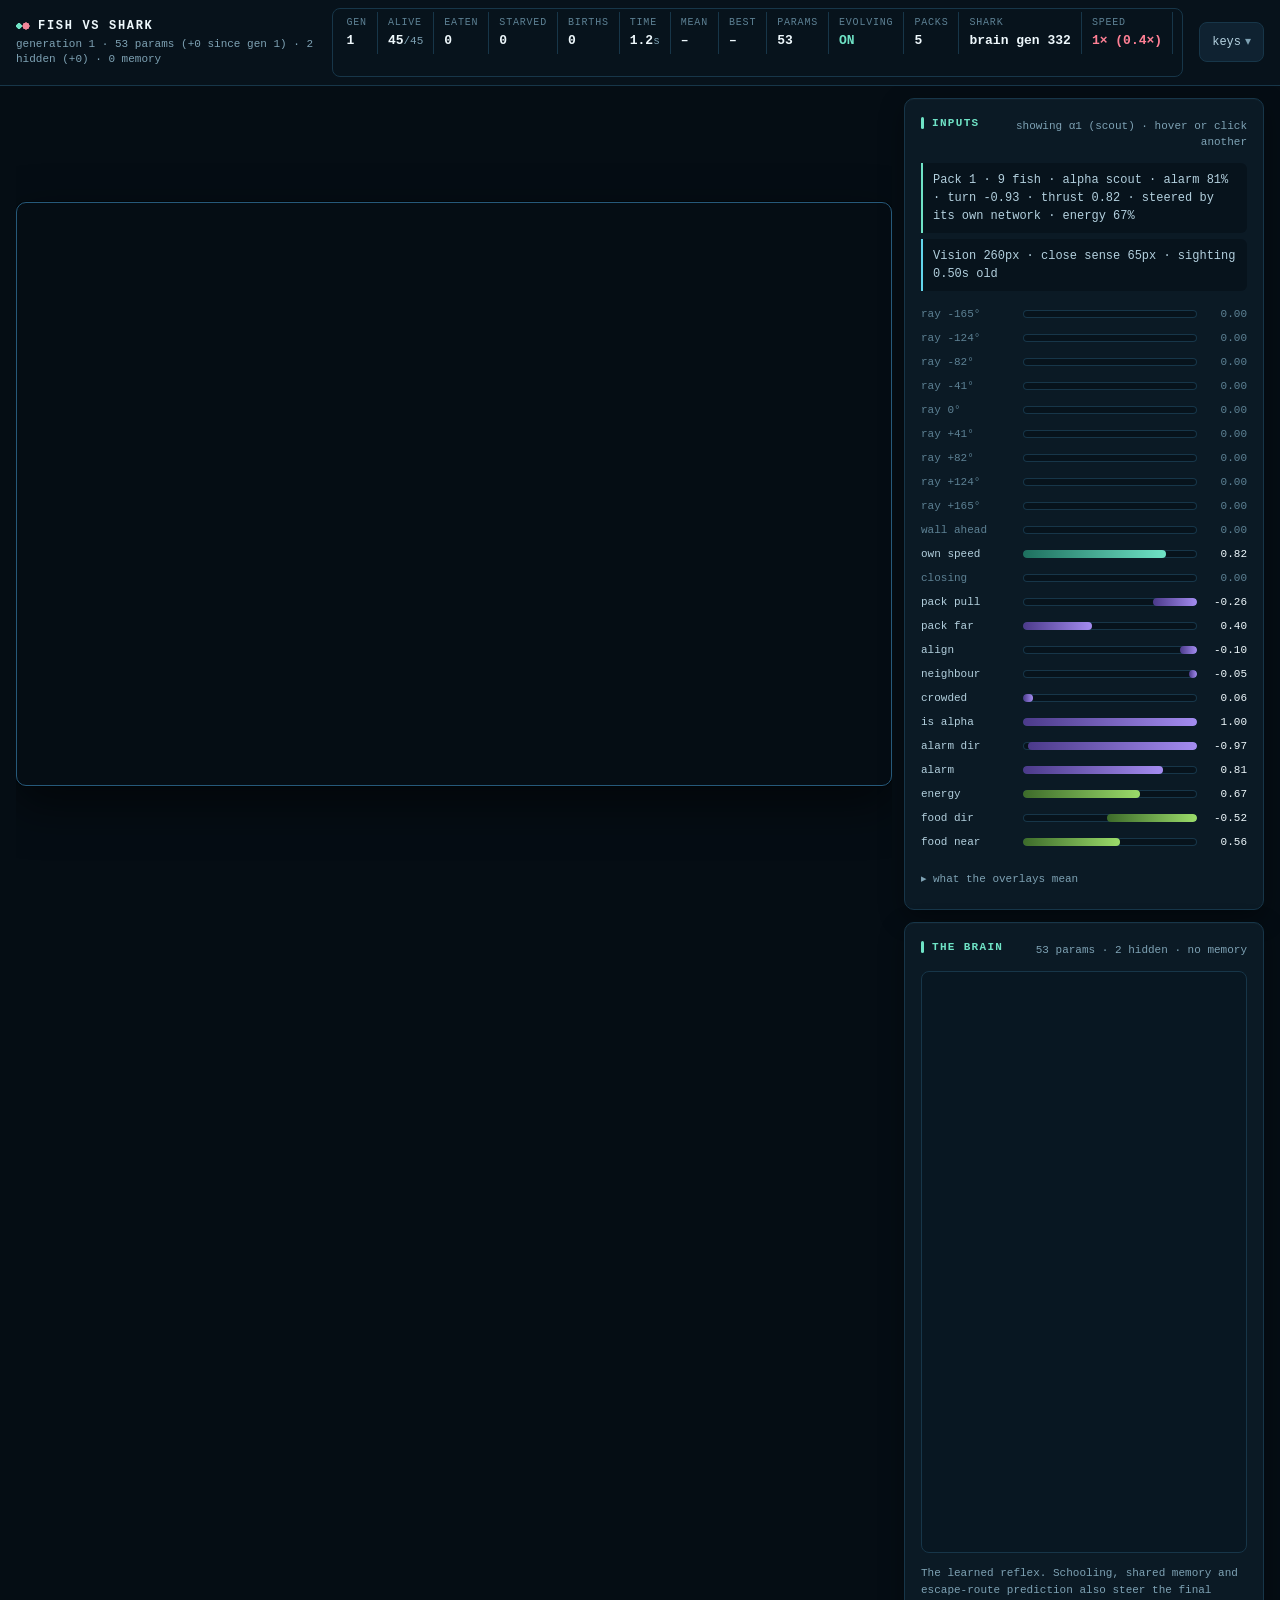
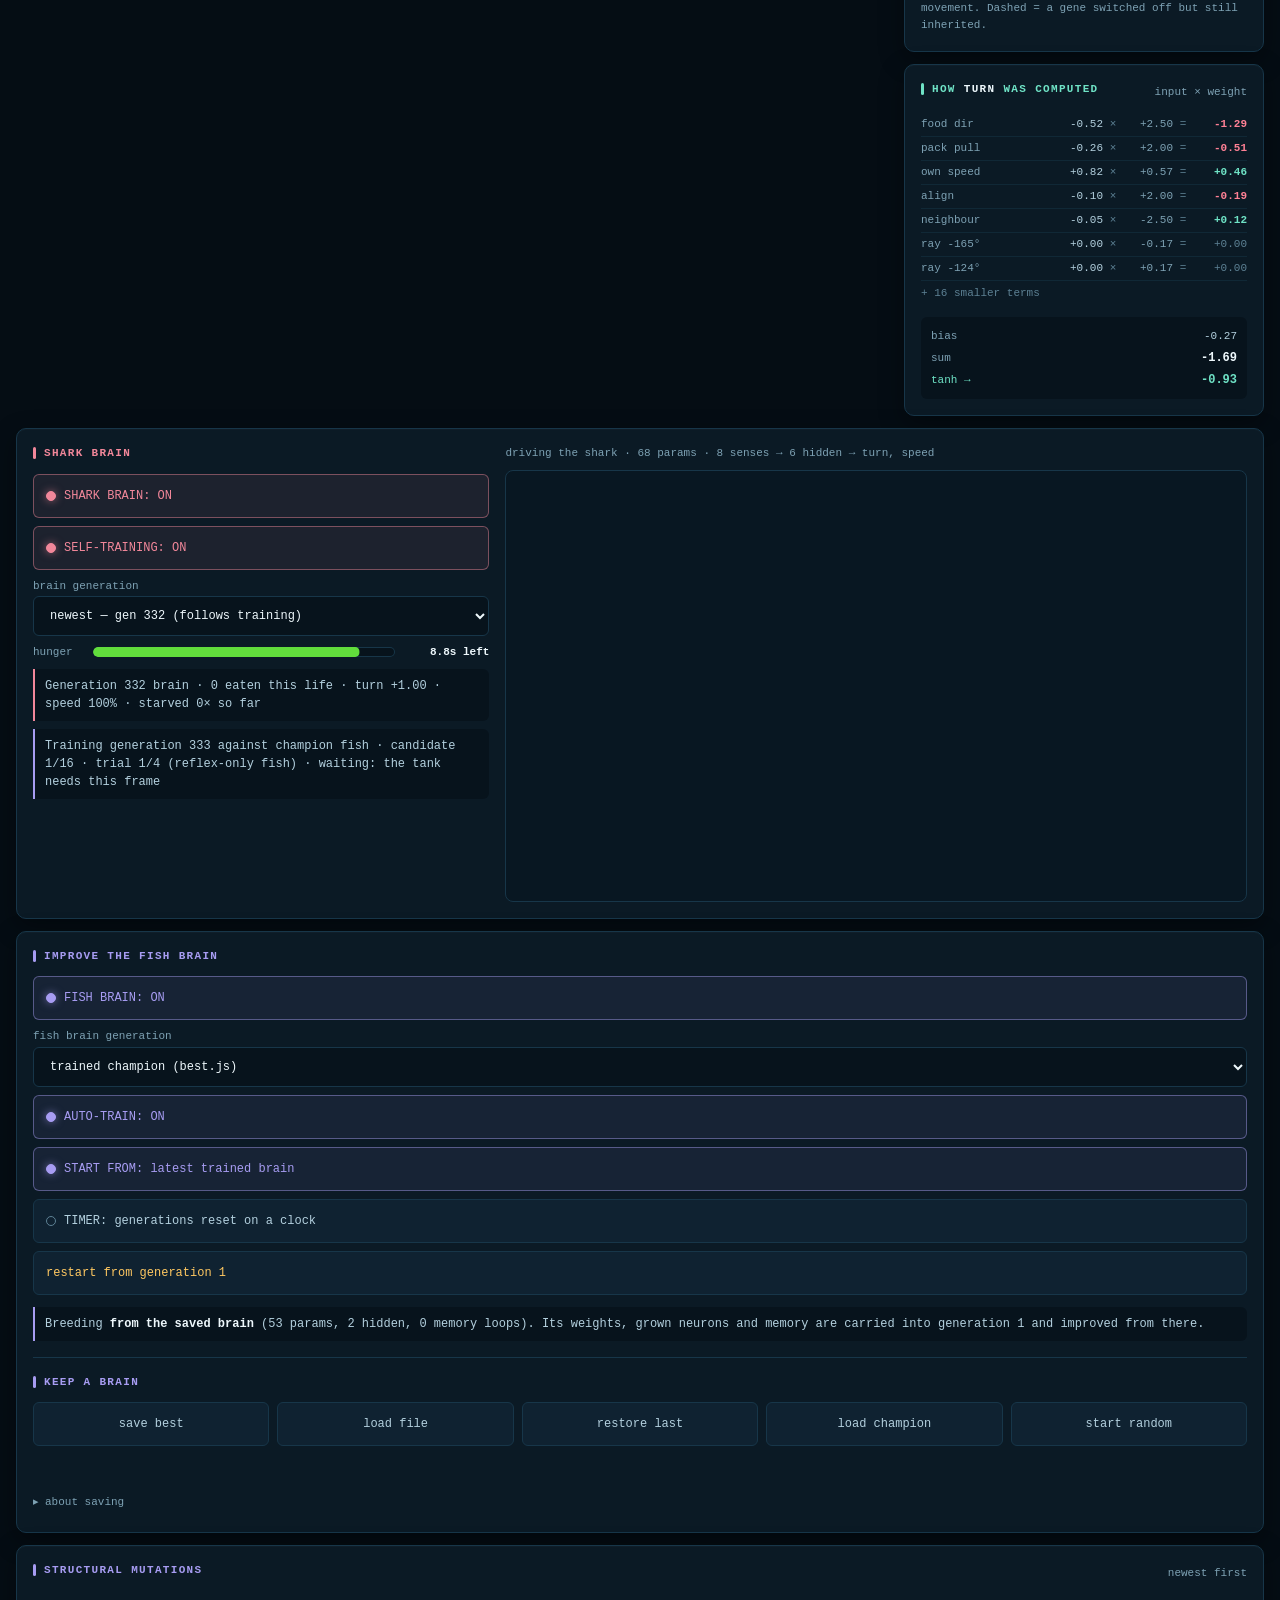
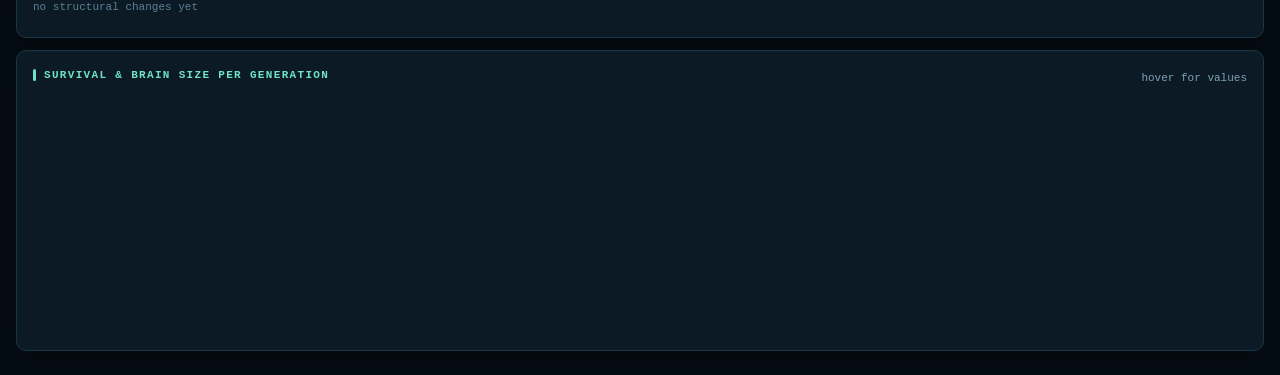
==== commit 90f8ca80: "evolve on their own with brain optimizer" ====
--- a/index.html
+++ b/index.html
@@ -22,6 +22,7 @@
       <span>gen <b id="gen">1</b></span>
       <span>alive <b><i id="alive">0</i><small>/<i id="total">0</i></small></b></span>
       <span>eaten <b id="eaten">0</b></span>
+      <span>starved <b id="starved">0</b></span>
       <span>births <b id="births">0</b></span>
       <span class="minor">young <b id="young">0</b></span>
       <span>time <b><i id="time">0.0</i><small>s</small></b></span>
@@ -50,6 +51,9 @@
           <dt>1 2 3 4</dt><dd>speed 1&times; 5&times; 20&times; 100&times;</dd>
           <dt>n</dt><dd>step the forward pass</dd>
           <dt>k</dt><dd>shark brain on / off</dd>
+          <dt>t</dt><dd>teamwork: learned / written rules</dd>
+          <dt>p</dt><dd>planner: evolved critic / hand formula</dd>
+          <dt>h</dt><dd>hunger on / off</dd>
           <dt>e</dt><dd>evolution on / off</dd>
           <dt>g</dt><dd>breed now</dd>
           <dt>v</dt><dd>all rays</dd>
@@ -158,6 +162,9 @@
         <h2 id="h-train">Improve the fish brain</h2>
       </header>
       <div id="evolvebar">
+        <button id="btn-fish-brain" class="toggle on">FISH BRAIN: ON</button>
+        <label class="field-label" for="fish-gen">fish brain generation</label>
+        <select id="fish-gen"></select>
         <button id="btn-evolve" class="toggle">auto-improve: OFF</button>
         <button id="btn-warm" class="toggle on">generation 1: champion</button>
         <button id="btn-life" class="toggle">TIMER: generations reset on a clock</button>
@@ -237,6 +244,8 @@
   <script src="champions/best.js"></script>
   <!-- Written by train-shark.js: one shark brain per trained generation. -->
   <script src="champions/shark-best.js"></script>
+  <!-- Written by train.js: one fish champion per trained generation. -->
+  <script src="champions/fish-history.js"></script>
   <script src="js/main.js"></script>
 
 </body>
--- a/css/style.css
+++ b/css/style.css
@@ -435,6 +435,10 @@
 .is-ray   { background: linear-gradient(90deg, var(--predator-deep), var(--danger)); }
 .is-wall  { background: linear-gradient(90deg, #7a5a20, var(--warn)); }
 .is-speed { background: linear-gradient(90deg, var(--prey-deep), var(--prey)); }
+.is-team  { background: linear-gradient(90deg, #4b3a8a, #a48cf0); }
+.is-food  { background: linear-gradient(90deg, #3d6b2a, #9bdc6a); }
+/* A negative direction sense grows from the right-hand end. */
+.sense-bar.neg { position: absolute; right: 0; top: 0; }
 
 .sense-val {
   font-size: var(--fs-xs);
